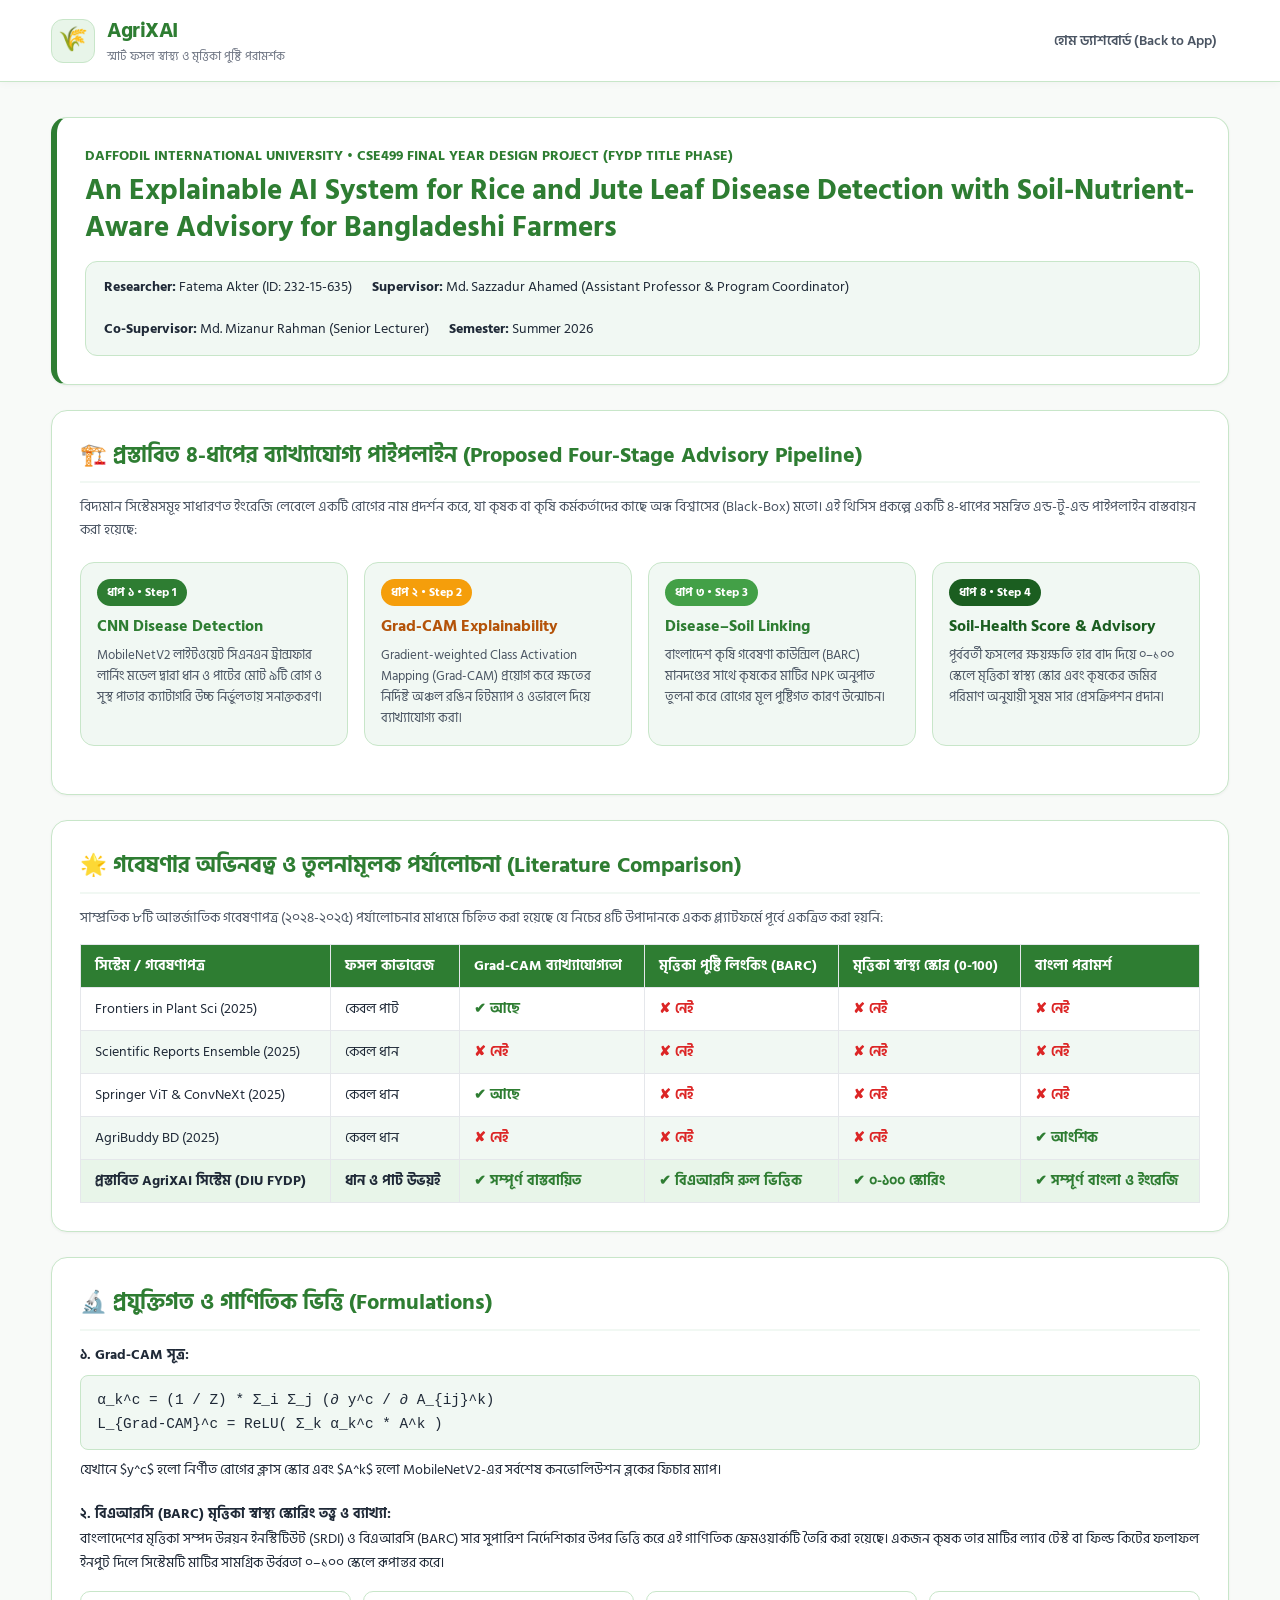
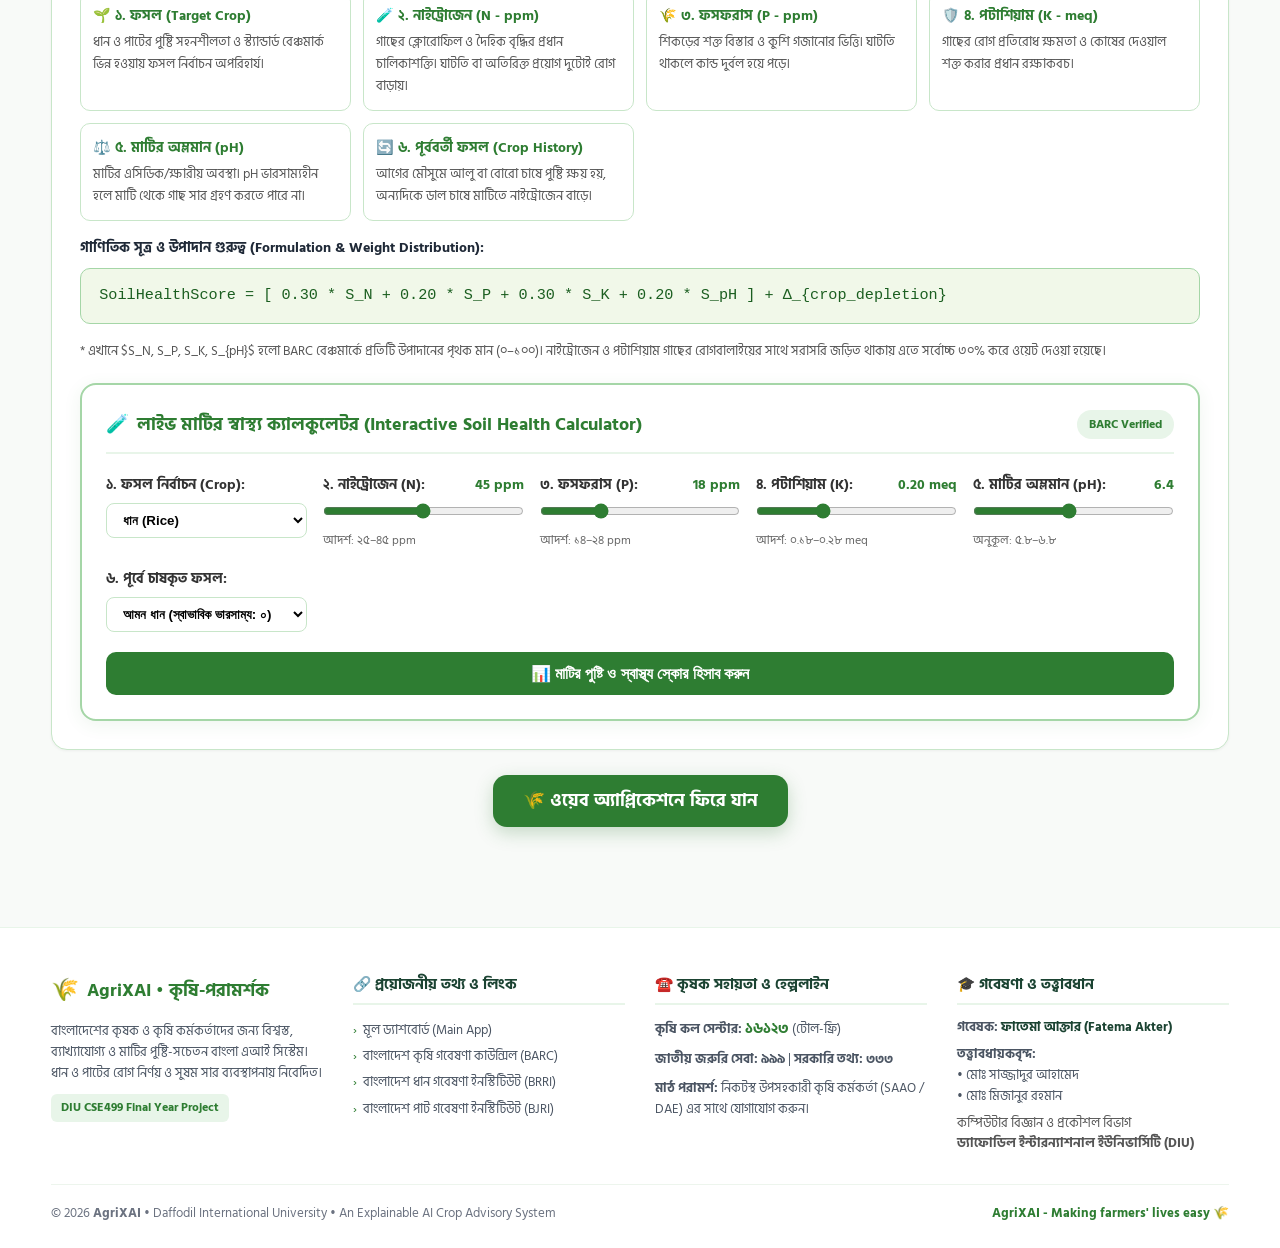
==== templates/about.html @ 26859405 "feat: design responsive web interface with agricultural emerald color palette" ====
<!DOCTYPE html>
<html lang="bn">
<head>
    <meta charset="UTF-8">
    <meta name="viewport" content="width=device-width, initial-scale=1.0">
    <title>গবেষণা ও পদ্ধতি বিবরণী | FYDP Title Phase Research Documentation</title>
    <link rel="preconnect" href="https://fonts.googleapis.com">
    <link rel="preconnect" href="https://fonts.gstatic.com" crossorigin>
    <link href="https://fonts.googleapis.com/css2?family=Hind+Siliguri:wght@400;500;600;700&family=Inter:wght@400;500;600;700;800&display=swap" rel="stylesheet">
    <link rel="stylesheet" href="/static/css/style.css">
    <style>
        .doc-white-card {
            background: #ffffff;
            border-radius: 16px;
            padding: 28px;
            margin-bottom: 25px;
            border: 1px solid var(--green-border);
            box-shadow: var(--shadow-sm);
        }
        .doc-white-card h3 {
            color: var(--green-primary);
            font-size: 1.35rem;
            margin-bottom: 12px;
            border-bottom: 2px solid var(--green-subtle);
            padding-bottom: 8px;
        }
        .flow-steps-grid {
            display: grid;
            grid-template-columns: repeat(auto-fit, minmax(240px, 1fr));
            gap: 16px;
            margin: 20px 0;
        }
        .flow-step-box {
            background: var(--green-subtle);
            border: 1px solid var(--green-border);
            border-radius: 14px;
            padding: 16px;
        }
        .step-tag-pill {
            background: var(--green-primary);
            color: #fff;
            padding: 4px 10px;
            border-radius: 20px;
            font-size: 0.75rem;
            font-weight: 700;
            display: inline-block;
            margin-bottom: 8px;
        }
        .comp-table {
            width: 100%;
            border-collapse: collapse;
            font-size: 0.86rem;
            margin-top: 15px;
        }
        .comp-table th, .comp-table td {
            border: 1px solid var(--border-light);
            padding: 10px 14px;
            text-align: left;
        }
        .comp-table th {
            background: var(--green-primary);
            color: #fff;
            font-weight: 700;
        }
        .comp-table tr:nth-child(even) {
            background: var(--green-subtle);
        }
        .check-mark { color: var(--green-primary); font-weight: bold; }
        .cross-mark { color: #dc2626; font-weight: bold; }
    </style>
</head>
<body>

    <header class="site-navbar">
        <div class="container navbar-inner">
            <a href="/" class="brand-box">
                <div class="brand-logo-circle">🌾</div>
                <div class="brand-text-box">
                    <h1>AgriXAI</h1>
                    <p>স্মার্ট ফসল স্বাস্থ্য ও মৃত্তিকা পুষ্টি পরামর্শক</p>
                </div>
            </a>
            <div class="nav-right-actions">
                <a href="/" class="nav-link-btn">হোম ড্যাশবোর্ড (Back to App)</a>
            </div>
        </div>
    </header>

    <main class="container main-content-layout">
        
        <!-- Academic Header Card -->
        <div class="doc-white-card" style="border-left: 6px solid var(--green-primary);">
            <div style="font-size: 0.85rem; color: var(--green-primary); font-weight: 700; margin-bottom: 4px;">
                DAFFODIL INTERNATIONAL UNIVERSITY • CSE499 FINAL YEAR DESIGN PROJECT (FYDP TITLE PHASE)
            </div>
            <h2 style="color: var(--green-primary); font-size: 1.8rem; line-height: 1.3; margin-bottom: 12px;">
                An Explainable AI System for Rice and Jute Leaf Disease Detection with Soil-Nutrient-Aware Advisory for Bangladeshi Farmers
            </h2>
            <div style="display: flex; flex-wrap: wrap; gap: 20px; font-size: 0.88rem; color: var(--text-primary); margin-top: 14px; background: var(--green-subtle); padding: 14px 18px; border-radius: 12px; border: 1px solid var(--green-border);">
                <div><strong>Researcher:</strong> Fatema Akter (ID: 232-15-635)</div>
                <div><strong>Supervisor:</strong> Md. Sazzadur Ahamed (Assistant Professor & Program Coordinator)</div>
                <div><strong>Co-Supervisor:</strong> Md. Mizanur Rahman (Senior Lecturer)</div>
                <div><strong>Semester:</strong> Summer 2026</div>
            </div>
        </div>

        <!-- 4-Stage Pipeline Architecture -->
        <div class="doc-white-card">
            <h3>🏗️ প্রস্তাবিত ৪-ধাপের ব্যাখ্যাযোগ্য পাইপলাইন (Proposed Four-Stage Advisory Pipeline)</h3>
            <p style="font-size: 0.9rem; color: var(--text-secondary);">
                বিদ্যমান সিস্টেমসমূহ সাধারণত ইংরেজি লেবেলে একটি রোগের নাম প্রদর্শন করে, যা কৃষক বা কৃষি কর্মকর্তাদের কাছে অন্ধ বিশ্বাসের (Black-Box) মতো। এই থিসিস প্রকল্পে একটি ৪-ধাপের সমন্বিত এন্ড-টু-এন্ড পাইপলাইন বাস্তবায়ন করা হয়েছে:
            </p>

            <div class="flow-steps-grid">
                <div class="flow-step-box">
                    <span class="step-tag-pill">ধাপ ১ • Step 1</span>
                    <h4 style="color: var(--green-primary); margin-bottom: 6px;">CNN Disease Detection</h4>
                    <p style="font-size: 0.82rem; color: var(--text-secondary);">
                        MobileNetV2 লাইটওয়েট সিএনএন ট্রান্সফার লার্নিং মডেল দ্বারা ধান ও পাটের মোট ৯টি রোগ ও সুস্থ পাতার ক্যাটাগরি উচ্চ নির্ভুলতায় সনাক্তকরণ।
                    </p>
                </div>

                <div class="flow-step-box">
                    <span class="step-tag-pill" style="background: var(--amber-warning);">ধাপ ২ • Step 2</span>
                    <h4 style="color: #b45309; margin-bottom: 6px;">Grad-CAM Explainability</h4>
                    <p style="font-size: 0.82rem; color: var(--text-secondary);">
                        Gradient-weighted Class Activation Mapping (Grad-CAM) প্রয়োগ করে ক্ষতের নির্দিষ্ট অঞ্চল রঙিন হিটম্যাপ ও ওভারলে দিয়ে ব্যাখ্যাযোগ্য করা।
                    </p>
                </div>

                <div class="flow-step-box">
                    <span class="step-tag-pill" style="background: var(--green-light);">ধাপ ৩ • Step 3</span>
                    <h4 style="color: var(--green-primary); margin-bottom: 6px;">Disease–Soil Linking</h4>
                    <p style="font-size: 0.82rem; color: var(--text-secondary);">
                        বাংলাদেশ কৃষি গবেষণা কাউন্সিল (BARC) মানদণ্ডের সাথে কৃষকের মাটির NPK অনুপাত তুলনা করে রোগের মূল পুষ্টিগত কারণ উন্মোচন।
                    </p>
                </div>

                <div class="flow-step-box">
                    <span class="step-tag-pill" style="background: #1b5e20;">ধাপ ৪ • Step 4</span>
                    <h4 style="color: #1b5e20; margin-bottom: 6px;">Soil-Health Score & Advisory</h4>
                    <p style="font-size: 0.82rem; color: var(--text-secondary);">
                        পূর্ববর্তী ফসলের ক্ষয়ক্ষতি হার বাদ দিয়ে ০–১০০ স্কেলে মৃত্তিকা স্বাস্থ্য স্কোর এবং কৃষকের জমির পরিমাণ অনুযায়ী সুষম সার প্রেসক্রিপশন প্রদান।
                    </p>
                </div>
            </div>
        </div>

        <!-- Comparative Literature Review Table -->
        <div class="doc-white-card">
            <h3>🌟 গবেষণার অভিনবত্ব ও তুলনামূলক পর্যালোচনা (Literature Comparison)</h3>
            <p style="font-size: 0.9rem; color: var(--text-secondary);">
                সাম্প্রতিক ৮টি আন্তর্জাতিক গবেষণাপত্র (২০২৪-২০২৫) পর্যালোচনার মাধ্যমে চিহ্নিত করা হয়েছে যে নিচের ৪টি উপাদানকে একক প্ল্যাটফর্মে পূর্বে একত্রিত করা হয়নি:
            </p>

            <div style="overflow-x: auto;">
                <table class="comp-table">
                    <thead>
                        <tr>
                            <th>সিস্টেম / গবেষণাপত্র</th>
                            <th>ফসল কাভারেজ</th>
                            <th>Grad-CAM ব্যাখ্যাযোগ্যতা</th>
                            <th>মৃত্তিকা পুষ্টি লিংকিং (BARC)</th>
                            <th>মৃত্তিকা স্বাস্থ্য স্কোর (0-100)</th>
                            <th>বাংলা পরামর্শ</th>
                        </tr>
                    </thead>
                    <tbody>
                        <tr>
                            <td>Frontiers in Plant Sci (2025)</td>
                            <td>কেবল পাট</td>
                            <td class="check-mark">✔ আছে</td>
                            <td class="cross-mark">✘ নেই</td>
                            <td class="cross-mark">✘ নেই</td>
                            <td class="cross-mark">✘ নেই</td>
                        </tr>
                        <tr>
                            <td>Scientific Reports Ensemble (2025)</td>
                            <td>কেবল ধান</td>
                            <td class="cross-mark">✘ নেই</td>
                            <td class="cross-mark">✘ নেই</td>
                            <td class="cross-mark">✘ নেই</td>
                            <td class="cross-mark">✘ নেই</td>
                        </tr>
                        <tr>
                            <td>Springer ViT & ConvNeXt (2025)</td>
                            <td>কেবল ধান</td>
                            <td class="check-mark">✔ আছে</td>
                            <td class="cross-mark">✘ নেই</td>
                            <td class="cross-mark">✘ নেই</td>
                            <td class="cross-mark">✘ নেই</td>
                        </tr>
                        <tr>
                            <td>AgriBuddy BD (2025)</td>
                            <td>কেবল ধান</td>
                            <td class="cross-mark">✘ নেই</td>
                            <td class="cross-mark">✘ নেই</td>
                            <td class="cross-mark">✘ নেই</td>
                            <td class="check-mark">✔ আংশিক</td>
                        </tr>
                        <tr style="background: var(--green-soft); font-weight: bold;">
                            <td><strong>প্রস্তাবিত AgriXAI সিস্টেম (DIU FYDP)</strong></td>
                            <td><strong>ধান ও পাট উভয়ই</strong></td>
                            <td class="check-mark">✔ সম্পূর্ণ বাস্তবায়িত</td>
                            <td class="check-mark">✔ বিএআরসি রুল ভিত্তিক</td>
                            <td class="check-mark">✔ ০-১০০ স্কোরিং</td>
                            <td class="check-mark">✔ সম্পূর্ণ বাংলা ও ইংরেজি</td>
                        </tr>
                    </tbody>
                </table>
            </div>
        </div>

        <!-- Formulations -->
        <div class="doc-white-card">
            <h3>🔬 প্রযুক্তিগত ও গাণিতিক ভিত্তি (Formulations)</h3>
            <div style="font-size: 0.9rem; line-height: 1.7; color: var(--text-primary);">
                <p><strong>১. Grad-CAM সূত্র:</strong></p>
                <div style="background: var(--green-subtle); padding: 12px 16px; border-radius: 8px; font-family: monospace; margin: 8px 0; border: 1px solid var(--green-border);">
                    α_k^c = (1 / Z) * Σ_i Σ_j (∂ y^c / ∂ A_{ij}^k)<br>
                    L_{Grad-CAM}^c = ReLU( Σ_k α_k^c * A^k )
                </div>
                <p>
                    যেখানে $y^c$ হলো নির্ণীত রোগের ক্লাস স্কোর এবং $A^k$ হলো MobileNetV2-এর সর্বশেষ কনভোলিউশন ব্লকের ফিচার ম্যাপ।
                </p>
                <p style="margin-top: 20px;"><strong>২. বিএআরসি (BARC) মৃত্তিকা স্বাস্থ্য স্কোরিং তত্ত্ব ও ব্যাখ্যা:</strong></p>
                <p>
                    বাংলাদেশের মৃত্তিকা সম্পদ উন্নয়ন ইনস্টিটিউট (SRDI) ও বিএআরসি (BARC) সার সুপারিশ নির্দেশিকার উপর ভিত্তি করে এই গাণিতিক ফ্রেমওয়ার্কটি তৈরি করা হয়েছে। একজন কৃষক তার মাটির ল্যাব টেস্ট বা ফিল্ড কিটের ফলাফল ইনপুট দিলে সিস্টেমটি মাটির সামগ্রিক উর্বরতা ০–১০০ স্কেলে রূপান্তর করে।
                </p>

                <!-- 6 Required Inputs Explanation Cards Grid -->
                <div style="display: grid; grid-template-columns: repeat(auto-fit, minmax(220px, 1fr)); gap: 12px; margin: 15px 0;">
                    <div style="background: #ffffff; border: 1px solid #c8e6c9; border-radius: 10px; padding: 12px;">
                        <strong style="color: #2e7d32; font-size: 0.88rem;">🌱 ১. ফসল (Target Crop)</strong>
                        <p style="margin: 4px 0 0 0; font-size: 0.8rem; color: #555;">ধান ও পাটের পুষ্টি সহনশীলতা ও স্ট্যান্ডার্ড বেঞ্চমার্ক ভিন্ন হওয়ায় ফসল নির্বাচন অপরিহার্য।</p>
                    </div>
                    <div style="background: #ffffff; border: 1px solid #c8e6c9; border-radius: 10px; padding: 12px;">
                        <strong style="color: #2e7d32; font-size: 0.88rem;">🧪 ২. নাইট্রোজেন (N - ppm)</strong>
                        <p style="margin: 4px 0 0 0; font-size: 0.8rem; color: #555;">গাছের ক্লোরোফিল ও দৈহিক বৃদ্ধির প্রধান চালিকাশক্তি। ঘাটতি বা অতিরিক্ত প্রয়োগ দুটোই রোগ বাড়ায়।</p>
                    </div>
                    <div style="background: #ffffff; border: 1px solid #c8e6c9; border-radius: 10px; padding: 12px;">
                        <strong style="color: #2e7d32; font-size: 0.88rem;">🌾 ৩. ফসফরাস (P - ppm)</strong>
                        <p style="margin: 4px 0 0 0; font-size: 0.8rem; color: #555;">শিকড়ের শক্ত বিস্তার ও কুশি গজানোর ভিত্তি। ঘাটতি থাকলে কান্ড দুর্বল হয়ে পড়ে।</p>
                    </div>
                    <div style="background: #ffffff; border: 1px solid #c8e6c9; border-radius: 10px; padding: 12px;">
                        <strong style="color: #2e7d32; font-size: 0.88rem;">🛡️ ৪. পটাশিয়াম (K - meq)</strong>
                        <p style="margin: 4px 0 0 0; font-size: 0.8rem; color: #555;">গাছের রোগ প্রতিরোধ ক্ষমতা ও কোষের দেওয়াল শক্ত করার প্রধান রক্ষাকবচ।</p>
                    </div>
                    <div style="background: #ffffff; border: 1px solid #c8e6c9; border-radius: 10px; padding: 12px;">
                        <strong style="color: #2e7d32; font-size: 0.88rem;">⚖️ ৫. মাটির অম্লমান (pH)</strong>
                        <p style="margin: 4px 0 0 0; font-size: 0.8rem; color: #555;">মাটির এসিডিক/ক্ষারীয় অবস্থা। pH ভারসাম্যহীন হলে মাটি থেকে গাছ সার গ্রহণ করতে পারে না।</p>
                    </div>
                    <div style="background: #ffffff; border: 1px solid #c8e6c9; border-radius: 10px; padding: 12px;">
                        <strong style="color: #2e7d32; font-size: 0.88rem;">🔄 ৬. পূর্ববর্তী ফসল (Crop History)</strong>
                        <p style="margin: 4px 0 0 0; font-size: 0.8rem; color: #555;">আগের মৌসুমে আলু বা বোরো চাষে পুষ্টি ক্ষয় হয়, অন্যদিকে ডাল চাষে মাটিতে নাইট্রোজেন বাড়ে।</p>
                    </div>
                </div>

                <!-- Mathematical Formulation Box -->
                <p><strong>গাণিতিক সূত্র ও উপাদান গুরুত্ব (Formulation & Weight Distribution):</strong></p>
                <div style="background: #f1f8e9; padding: 14px 18px; border-radius: 10px; font-family: monospace; font-size: 0.95rem; margin: 8px 0 16px 0; border: 1.5px solid #a5d6a7; color: #1b5e20;">
                    SoilHealthScore = [ 0.30 * S_N + 0.20 * S_P + 0.30 * S_K + 0.20 * S_pH ] + Δ_{crop_depletion}
                </div>
                <p style="font-size: 0.84rem; color: #555; margin-bottom: 20px;">
                    * এখানে $S_N, S_P, S_K, S_{pH}$ হলো BARC বেঞ্চমার্কে প্রতিটি উপাদানের পৃথক মান (০–১০০)। নাইট্রোজেন ও পটাশিয়াম গাছের রোগবালাইয়ের সাথে সরাসরি জড়িত থাকায় এতে সর্বোচ্চ ৩০% করে ওয়েট দেওয়া হয়েছে।
                </p>

                <!-- Interactive Soil Health Calculator Widget -->
                <div style="background: #ffffff; border: 2px solid #a5d6a7; border-radius: 16px; padding: 24px; box-shadow: 0 4px 18px rgba(46, 125, 50, 0.08); margin-top: 20px;">
                    <div style="display: flex; align-items: center; justify-content: space-between; border-bottom: 2px solid #e8f5e9; padding-bottom: 12px; margin-bottom: 20px;">
                        <h4 style="margin: 0; color: #2e7d32; font-size: 1.15rem; font-weight: 800; display: flex; align-items: center; gap: 8px;">
                            <span>🧪</span>
                            <span>লাইভ মাটির স্বাস্থ্য ক্যালকুলেটর (Interactive Soil Health Calculator)</span>
                        </h4>
                        <span style="background: #e8f5e9; color: #2e7d32; font-size: 0.78rem; font-weight: 700; padding: 4px 12px; border-radius: 20px;">
                            BARC Verified
                        </span>
                    </div>

                    <!-- Input Grid -->
                    <div style="display: grid; grid-template-columns: repeat(auto-fit, minmax(200px, 1fr)); gap: 16px; margin-bottom: 20px;">
                        <!-- Crop Type -->
                        <div>
                            <label style="font-weight: 700; font-size: 0.85rem; color: #333; display: block; margin-bottom: 6px;">
                                ১. ফসল নির্বাচন (Crop):
                            </label>
                            <select id="calc-crop" style="width: 100%; padding: 8px 12px; border: 1.5px solid #c8e6c9; border-radius: 8px; font-weight: 600; background: #fff;">
                                <option value="rice" selected>ধান (Rice)</option>
                                <option value="jute">পাট (Jute)</option>
                            </select>
                        </div>

                        <!-- Nitrogen -->
                        <div>
                            <div style="display: flex; justify-content: space-between; margin-bottom: 6px;">
                                <label style="font-weight: 700; font-size: 0.85rem; color: #333;">২. নাইট্রোজেন (N):</label>
                                <span id="calc-val-n" style="font-weight: 800; color: #2e7d32; font-size: 0.85rem;">45 ppm</span>
                            </div>
                            <input type="range" id="calc-slider-n" min="10" max="80" value="45" style="width: 100%; accent-color: #2e7d32;">
                            <small style="color: #666; font-size: 0.75rem;">আদর্শ: ২৫–৪৫ ppm</small>
                        </div>

                        <!-- Phosphorus -->
                        <div>
                            <div style="display: flex; justify-content: space-between; margin-bottom: 6px;">
                                <label style="font-weight: 700; font-size: 0.85rem; color: #333;">৩. ফসফরাস (P):</label>
                                <span id="calc-val-p" style="font-weight: 800; color: #2e7d32; font-size: 0.85rem;">18 ppm</span>
                            </div>
                            <input type="range" id="calc-slider-p" min="5" max="50" value="18" style="width: 100%; accent-color: #2e7d32;">
                            <small style="color: #666; font-size: 0.75rem;">আদর্শ: ১৪–২৪ ppm</small>
                        </div>

                        <!-- Potassium -->
                        <div>
                            <div style="display: flex; justify-content: space-between; margin-bottom: 6px;">
                                <label style="font-weight: 700; font-size: 0.85rem; color: #333;">৪. পটাশিয়াম (K):</label>
                                <span id="calc-val-k" style="font-weight: 800; color: #2e7d32; font-size: 0.85rem;">0.20 meq</span>
                            </div>
                            <input type="range" id="calc-slider-k" min="0.06" max="0.50" step="0.01" value="0.20" style="width: 100%; accent-color: #2e7d32;">
                            <small style="color: #666; font-size: 0.75rem;">আদর্শ: ০.১৮–০.২৮ meq</small>
                        </div>

                        <!-- pH -->
                        <div>
                            <div style="display: flex; justify-content: space-between; margin-bottom: 6px;">
                                <label style="font-weight: 700; font-size: 0.85rem; color: #333;">৫. মাটির অম্লমান (pH):</label>
                                <span id="calc-val-ph" style="font-weight: 800; color: #2e7d32; font-size: 0.85rem;">6.4</span>
                            </div>
                            <input type="range" id="calc-slider-ph" min="4.5" max="8.5" step="0.1" value="6.4" style="width: 100%; accent-color: #2e7d32;">
                            <small style="color: #666; font-size: 0.75rem;">অনুকূল: ৫.৮–৬.৮</small>
                        </div>

                        <!-- Previous Crop -->
                        <div>
                            <label style="font-weight: 700; font-size: 0.85rem; color: #333; display: block; margin-bottom: 6px;">
                                ৬. পূর্বে চাষকৃত ফসল:
                            </label>
                            <select id="calc-prev-crop" style="width: 100%; padding: 8px 12px; border: 1.5px solid #c8e6c9; border-radius: 8px; font-weight: 600; background: #fff;">
                                <option value="aman_rice">আমন ধান (স্বাভাবিক ভারসাম্য: ০)</option>
                                <option value="boro_rice">বোরো ধান (পটাশ হ্রাস: -৫)</option>
                                <option value="potato">আলু (তীব্র পটাশ ক্ষয়: -৮)</option>
                                <option value="maize">ভুট্টা (নাইট্রোজেন ক্ষয়: -১০)</option>
                                <option value="legume_pulses">ডাল জাতীয় ফসল (উর্বরতা বৃদ্ধি: +৬)</option>
                                <option value="fallow">পতিত জমি (স্বাভাবিক পুনরুদ্ধার: +৪)</option>
                            </select>
                        </div>
                    </div>

                    <!-- Calculate Button -->
                    <button type="button" id="btn-calc-score" style="width: 100%; background: #2e7d32; color: #fff; border: none; padding: 12px; border-radius: 10px; font-size: 1rem; font-weight: 800; cursor: pointer; transition: background 0.2s;">
                        📊 মাটির পুষ্টি ও স্বাস্থ্য স্কোর হিসাব করুন
                    </button>

                    <!-- Real-Time Result Display Box (Initially Hidden until button click) -->
                    <div id="calc-result-box" style="margin-top: 24px; padding: 20px; background: #fbfdfa; border: 1.5px solid #c8e6c9; border-radius: 14px; display: none;">
                        
                        <div style="display: flex; align-items: center; gap: 20px; flex-wrap: wrap; margin-bottom: 20px;">
                            <div id="calc-gauge-badge" style="width: 90px; height: 90px; border-radius: 50%; background: #2e7d32; color: #fff; display: flex; flex-direction: column; align-items: center; justify-content: center; box-shadow: 0 4px 12px rgba(46, 125, 50, 0.2); flex-shrink: 0;">
                                <span id="calc-final-num" style="font-size: 1.9rem; font-weight: 900; line-height: 1;">86</span>
                                <span style="font-size: 0.72rem; opacity: 0.9;">/ ১০০</span>
                            </div>
                            <div style="flex: 1; min-width: 220px;">
                                <div id="calc-grade-title" style="font-size: 1.25rem; font-weight: 800; color: #2e7d32; margin-bottom: 4px;">
                                    চমৎকার উর্বর মাটি (Excellent Soil Health)
                                </div>
                                <p id="calc-summary-text" style="font-size: 0.88rem; color: #555; margin: 0; line-height: 1.45;">
                                    মাটির পুষ্টি উপাদান ও অম্লতার মান অত্যন্ত সুষম। রোগবালাই আক্রমণের স্বাভাবিক ঝুঁকি সর্বনিম্ন।
                                </p>
                            </div>
                        </div>

                        <!-- 4 Nutrient Breakdown Grid -->
                        <div style="display: grid; grid-template-columns: repeat(auto-fit, minmax(130px, 1fr)); gap: 10px; margin-bottom: 16px;">
                            <div style="background: #fff; border: 1px solid #dcedc8; padding: 10px; border-radius: 8px; text-align: center;">
                                <small style="color: #666; font-size: 0.75rem; display: block;">নাইট্রোজেন (N)</small>
                                <strong id="calc-score-n" style="font-size: 1.05rem; color: #2e7d32;">৯৫/১০০</strong>
                                <span id="calc-tag-n" style="display: block; font-size: 0.72rem; color: #2e7d32; font-weight: 700;">অনুকূল</span>
                            </div>
                            <div style="background: #fff; border: 1px solid #dcedc8; padding: 10px; border-radius: 8px; text-align: center;">
                                <small style="color: #666; font-size: 0.75rem; display: block;">ফসফরাস (P)</small>
                                <strong id="calc-score-p" style="font-size: 1.05rem; color: #2e7d32;">৯২/১০০</strong>
                                <span id="calc-tag-p" style="display: block; font-size: 0.72rem; color: #2e7d32; font-weight: 700;">অনুকূল</span>
                            </div>
                            <div style="background: #fff; border: 1px solid #dcedc8; padding: 10px; border-radius: 8px; text-align: center;">
                                <small style="color: #666; font-size: 0.75rem; display: block;">পটাশিয়াম (K)</small>
                                <strong id="calc-score-k" style="font-size: 1.05rem; color: #2e7d32;">৮৮/১০০</strong>
                                <span id="calc-tag-k" style="display: block; font-size: 0.72rem; color: #2e7d32; font-weight: 700;">অনুকূল</span>
                            </div>
                            <div style="background: #fff; border: 1px solid #dcedc8; padding: 10px; border-radius: 8px; text-align: center;">
                                <small style="color: #666; font-size: 0.75rem; display: block;">মাটির পিএইচ (pH)</small>
                                <strong id="calc-score-ph" style="font-size: 1.05rem; color: #2e7d32;">৯০/১০০</strong>
                                <span id="calc-tag-ph" style="display: block; font-size: 0.72rem; color: #2e7d32; font-weight: 700;">সুষম</span>
                            </div>
                        </div>

                        <!-- Previous crop impact note -->
                        <div id="calc-depletion-note" style="padding: 10px 14px; background: #e8f5e9; border: 1px dashed #a5d6a7; border-radius: 8px; font-size: 0.84rem; color: #1b5e20;">
                            🔄 পূর্ববর্তী ফসল প্রভাব: স্বাভাবিক উর্বরতা বজায় রয়েছে (০ পয়েন্ট সমন্বয়)।
                        </div>

                    </div>
                </div>
            </div>
        </div>

        <div style="text-align: center; margin-top: 20px;">
            <a href="/" class="btn-analyze-submit" style="display: inline-flex; width: auto; padding: 12px 30px; text-decoration: none;">
                <span>🌾 ওয়েব অ্যাপ্লিকেশনে ফিরে যান</span>
            </a>
        </div>

    </main>

    <!-- Clean Modern Multi-Column Footer -->
    <footer class="site-footer-white" style="margin-top: 40px; padding: 45px 0 25px 0; background: #ffffff; border-top: 1.5px solid #e8f5e9;">
        <div class="container">
            <!-- Main Footer 4 Columns -->
            <div style="display: grid; grid-template-columns: repeat(auto-fit, minmax(230px, 1fr)); gap: 30px; margin-bottom: 30px;">
                <!-- Col 1: About Platform -->
                <div>
                    <div style="display: flex; align-items: center; gap: 8px; margin-bottom: 12px;">
                        <span style="font-size: 1.4rem;">🌾</span>
                        <strong style="font-size: 1.1rem; color: var(--green-primary);">AgriXAI • কৃষি-পরামর্শক</strong>
                    </div>
                    <p style="font-size: 0.82rem; color: var(--text-secondary); line-height: 1.6; margin: 0 0 10px 0;">
                        বাংলাদেশের কৃষক ও কৃষি কর্মকর্তাদের জন্য বিশ্বস্ত, ব্যাখ্যাযোগ্য ও মাটির পুষ্টি-সচেতন বাংলা এআই সিস্টেম। ধান ও পাটের রোগ নির্ণয় ও সুষম সার ব্যবস্থাপনায় নিবেদিত।
                    </p>
                    <div style="display: inline-block; background: #e8f5e9; color: #2e7d32; font-size: 0.76rem; font-weight: 700; padding: 4px 10px; border-radius: 6px;">
                        DIU CSE499 Final Year Project
                    </div>
                </div>

                <!-- Col 2: Useful Links -->
                <div>
                    <strong style="color: #1b4332; font-size: 0.92rem; display: block; margin-bottom: 12px; border-bottom: 2px solid #e8f5e9; padding-bottom: 6px;">
                        🔗 প্রয়োজনীয় তথ্য ও লিংক
                    </strong>
                    <ul style="list-style: none; padding: 0; margin: 0; font-size: 0.82rem; line-height: 2;">
                        <li><a href="/" style="color: var(--text-secondary); text-decoration: none; display: flex; align-items: center; gap: 6px;"><span style="color: var(--green-primary);">›</span> মূল ড্যাশবোর্ড (Main App)</a></li>
                        <li><a href="http://barc.gov.bd" target="_blank" rel="noopener" style="color: var(--text-secondary); text-decoration: none; display: flex; align-items: center; gap: 6px;"><span style="color: var(--green-primary);">›</span> বাংলাদেশ কৃষি গবেষণা কাউন্সিল (BARC)</a></li>
                        <li><a href="http://brri.gov.bd" target="_blank" rel="noopener" style="color: var(--text-secondary); text-decoration: none; display: flex; align-items: center; gap: 6px;"><span style="color: var(--green-primary);">›</span> বাংলাদেশ ধান গবেষণা ইনস্টিটিউট (BRRI)</a></li>
                        <li><a href="http://bjri.gov.bd" target="_blank" rel="noopener" style="color: var(--text-secondary); text-decoration: none; display: flex; align-items: center; gap: 6px;"><span style="color: var(--green-primary);">›</span> বাংলাদেশ পাট গবেষণা ইনস্টিটিউট (BJRI)</a></li>
                    </ul>
                </div>

                <!-- Col 3: Support & Helplines -->
                <div>
                    <strong style="color: #1b4332; font-size: 0.92rem; display: block; margin-bottom: 12px; border-bottom: 2px solid #e8f5e9; padding-bottom: 6px;">
                        ☎️ কৃষক সহায়তা ও হেল্পলাইন
                    </strong>
                    <div style="font-size: 0.82rem; color: var(--text-secondary); line-height: 1.6;">
                        <p style="margin: 0 0 8px 0;">
                            <strong>কৃষি কল সেন্টার:</strong> <span style="color: var(--green-primary); font-weight: 800; font-size: 0.95rem;">১৬১২৩</span> (টোল-ফ্রি)
                        </p>
                        <p style="margin: 0 0 8px 0;">
                            <strong>জাতীয় জরুরি সেবা:</strong> <span style="font-weight: 700;">৯৯৯</span> | <strong>সরকারি তথ্য:</strong> <span style="font-weight: 700;">৩৩৩</span>
                        </p>
                        <p style="margin: 0 0 8px 0;">
                            <strong>মাঠ পরামর্শ:</strong> নিকটস্থ উপসহকারী কৃষি কর্মকর্তা (SAAO / DAE) এর সাথে যোগাযোগ করুন।
                        </p>
                    </div>
                </div>

                <!-- Col 4: Researcher & Supervisors -->
                <div>
                    <strong style="color: #1b4332; font-size: 0.92rem; display: block; margin-bottom: 12px; border-bottom: 2px solid #e8f5e9; padding-bottom: 6px;">
                        🎓 গবেষণা ও তত্ত্বাবধান
                    </strong>
                    <div style="font-size: 0.82rem; color: var(--text-secondary); line-height: 1.6;">
                        <p style="margin: 0 0 6px 0;"><strong>গবেষক:</strong> <span style="color: #1b4332; font-weight: 700;">ফাতেমা আক্তার (Fatema Akter)</span></p>
                        <p style="margin: 0 0 6px 0;"><strong>তত্ত্বাবধায়কবৃন্দ:</strong><br>
                            • মোঃ সাজ্জাদুর আহামেদ<br>
                            • মোঃ মিজানুর রহমান
                        </p>
                        <p style="margin: 0; font-size: 0.8rem; color: #555;">
                            কম্পিউটার বিজ্ঞান ও প্রকৌশল বিভাগ<br>
                            <strong>ড্যাফোডিল ইন্টারন্যাশনাল ইউনিভার্সিটি (DIU)</strong>
                        </p>
                    </div>
                </div>
            </div>

            <!-- Bottom Copyright Sub-Footer -->
            <div style="padding-top: 18px; border-top: 1px solid #edf5ed; display: flex; justify-content: space-between; align-items: center; flex-wrap: wrap; gap: 12px; font-size: 0.8rem; color: var(--text-muted);">
                <div>
                    © 2026 <strong>AgriXAI</strong> • Daffodil International University • An Explainable AI Crop Advisory System
                </div>
                <div style="color: var(--green-primary); font-weight: 700;">
                    AgriXAI - Making farmers' lives easy 🌾
                </div>
            </div>
        </div>
    </footer>

    <script>
        const BENCHMARKS = {
            rice: {
                n: { low: 25, opt_min: 25, opt_max: 45, high: 60, unit: "ppm" },
                p: { low: 12, opt_min: 14, opt_max: 24, high: 35, unit: "ppm" },
                k: { low: 0.15, opt_min: 0.18, opt_max: 0.28, high: 0.40, unit: "meq/100g" },
                ph: { low: 5.5, opt_min: 5.8, opt_max: 6.8, high: 7.5, unit: "pH" }
            },
            jute: {
                n: { low: 20, opt_min: 22, opt_max: 40, high: 55, unit: "ppm" },
                p: { low: 10, opt_min: 12, opt_max: 22, high: 32, unit: "ppm" },
                k: { low: 0.16, opt_min: 0.20, opt_max: 0.30, high: 0.42, unit: "meq/100g" },
                ph: { low: 5.8, opt_min: 6.2, opt_max: 7.2, high: 7.8, unit: "pH" }
            }
        };

        const DEPLETIONS = {
            aman_rice: { val: 0, text: "🔄 পূর্ববর্তী ফসল প্রভাব: স্বাভাবিক উর্বরতা বজায় রয়েছে (০ পয়েন্ট সমন্বয়)।" },
            boro_rice: { val: -5, text: "⚠️ পূর্ববর্তী বোরো ধান চাষের ফলে মাঝারি পটাশ ক্ষয় (-৫ পয়েন্ট সমন্বয়)।" },
            potato: { val: -8, text: "⚠️ পূর্ববর্তী আলু চাষের ফলে মাটি থেকে উচ্চ পটাশ ও পুষ্টি ক্ষয় (-৮ পয়েন্ট সমন্বয়)।" },
            maize: { val: -10, text: "⚠️ পূর্ববর্তী ভুট্টা চাষের ফলে মাটি থেকে তীব্র নাইট্রোজেন শোষণ (-১০ পয়েন্ট সমন্বয়)।" },
            legume_pulses: { val: 6, text: "🌱 পূর্ববর্তী ডাল জাতীয় ফসল চাষ করায় মাটিতে প্রাকৃতিক নাইট্রোজেন বৃদ্ধি (+৬ পয়েন্ট বোনাস)।" },
            fallow: { val: 4, text: "🌿 জমি পতিত থাকায় প্রাকৃতিক উর্বরতা বৃদ্ধি (+৪ পয়েন্ট বোনাস)।" }
        };

        function evalElement(val, bench) {
            let score = 50;
            let tag = "মাঝারি";
            let color = "#f9a825";

            if (val < bench.low) {
                score = Math.max(10, Math.round((val / bench.low) * 45));
                tag = "তীব্র ঘাটতি";
                color = "#d32f2f";
            } else if (val < bench.opt_min) {
                let frac = (val - bench.low) / (bench.opt_min - bench.low);
                score = Math.round(45 + frac * 35);
                tag = "ঘাটতি";
                color = "#f57c00";
            } else if (val <= bench.opt_max) {
                score = Math.round(95 - (Math.abs(val - ((bench.opt_min + bench.opt_max)/2)) / ((bench.opt_max - bench.opt_min)/2)) * 10);
                tag = "অনুকূল";
                color = "#2e7d32";
            } else if (val <= bench.high) {
                score = Math.round(80 - ((val - bench.opt_max) / (bench.high - bench.opt_max)) * 25);
                tag = "উচ্চ";
                color = "#f57c00";
            } else {
                score = Math.max(20, Math.round(50 - ((val - bench.high) / bench.high) * 30));
                tag = "মাত্রাতিরিক্ত";
                color = "#d32f2f";
            }
            return { score: Math.max(0, Math.min(100, score)), tag, color };
        }

        function runSoilCalc() {
            const crop = document.getElementById('calc-crop').value;
            const nVal = parseFloat(document.getElementById('calc-slider-n').value);
            const pVal = parseFloat(document.getElementById('calc-slider-p').value);
            const kVal = parseFloat(document.getElementById('calc-slider-k').value);
            const phVal = parseFloat(document.getElementById('calc-slider-ph').value);
            const prev = document.getElementById('calc-prev-crop').value;

            const b = BENCHMARKS[crop] || BENCHMARKS.rice;
            const nRes = evalElement(nVal, b.n);
            const pRes = evalElement(pVal, b.p);
            const kRes = evalElement(kVal, b.k);
            const phRes = evalElement(phVal, b.ph);

            document.getElementById('calc-score-n').textContent = `${nRes.score}/১০০`;
            document.getElementById('calc-score-n').style.color = nRes.color;
            document.getElementById('calc-tag-n').textContent = nRes.tag;
            document.getElementById('calc-tag-n').style.color = nRes.color;

            document.getElementById('calc-score-p').textContent = `${pRes.score}/১০০`;
            document.getElementById('calc-score-p').style.color = pRes.color;
            document.getElementById('calc-tag-p').textContent = pRes.tag;
            document.getElementById('calc-tag-p').style.color = pRes.color;

            document.getElementById('calc-score-k').textContent = `${kRes.score}/১০০`;
            document.getElementById('calc-score-k').style.color = kRes.color;
            document.getElementById('calc-tag-k').textContent = kRes.tag;
            document.getElementById('calc-tag-k').style.color = kRes.color;

            document.getElementById('calc-score-ph').textContent = `${phRes.score}/১০০`;
            document.getElementById('calc-score-ph').style.color = phRes.color;
            document.getElementById('calc-tag-ph').textContent = phRes.tag;
            document.getElementById('calc-tag-ph').style.color = phRes.color;

            const base = (nRes.score * 0.30) + (pRes.score * 0.20) + (kRes.score * 0.30) + (phRes.score * 0.20);
            const dep = DEPLETIONS[prev] || { val: 0, text: "" };
            const finalScore = Math.max(5, Math.min(99, Math.round(base + dep.val)));

            document.getElementById('calc-final-num').textContent = finalScore;
            const depEl = document.getElementById('calc-depletion-note');
            if (depEl) depEl.textContent = dep.text;

            const badge = document.getElementById('calc-gauge-badge');
            const title = document.getElementById('calc-grade-title');
            const summary = document.getElementById('calc-summary-text');

            if (finalScore >= 82) {
                badge.style.background = '#2e7d32';
                title.textContent = 'চমৎকার উর্বর মাটি (Excellent Soil Health)';
                title.style.color = '#2e7d32';
                summary.textContent = 'মাটির পুষ্টি উপাদান ও অম্লতার মান অত্যন্ত সুষম। রোগবালাই আক্রমণের স্বাভাবিক ঝুঁকি সর্বনিম্ন।';
            } else if (finalScore >= 68) {
                badge.style.background = '#43a047';
                title.textContent = 'ভালো ও উৎপাদনশীল মাটি (Good Soil Health)';
                title.style.color = '#2e7d32';
                summary.textContent = 'মাটির পুষ্টিমান সন্তোষজনক। কিছু পুষ্টি উপাদানে সামান্য সমন্বয় করলে সর্বোচ্চ ফলন নিশ্চিত হবে।';
            } else if (finalScore >= 50) {
                badge.style.background = '#f9a825';
                title.textContent = 'মাঝারি উর্বরতা - ঘাটতি বিদ্যমান (Moderate Soil Health)';
                title.style.color = '#f57c00';
                summary.textContent = 'মাটিতে লক্ষণীয় পুষ্টি ভারসাম্যহীনতা রয়েছে। রোগপ্রতিরোধ ক্ষমতা বৃদ্ধি করতে দ্রুত সার পুনঃসমন্বয় প্রয়োজন।';
            } else if (finalScore >= 35) {
                badge.style.background = '#fb8c00';
                title.textContent = 'দুর্বল ও ক্ষয়িষ্ণু মাটি (Poor Soil Health)';
                title.style.color = '#d32f2f';
                summary.textContent = 'মাটিতে প্রধান পুষ্টি উপাদানের তীব্র ঘাটতি রয়েছে। গাছ শারীরবৃত্তীয় চাপের মধ্যে রয়েছে।';
            } else {
                badge.style.background = '#d32f2f';
                title.textContent = 'অত্যন্ত সংকটপূর্ণ মাটি (Severely Depleted)';
                title.style.color = '#d32f2f';
                summary.textContent = 'মাটির স্বাস্থ্য বিপর্যয়কর অবস্থায় আছে। দ্রুত জৈব পদার্থ প্রয়োগ ও জরুরি সার ব্যবস্থাপনা ব্যতিরেকে ফসল ফলানো ঝুঁকিপূর্ণ।';
            }
        }

        let hasCalculatedSoil = false;

        document.addEventListener('DOMContentLoaded', () => {
            const syncMap = [
                { id: 'calc-slider-n', badge: 'calc-val-n', unit: ' ppm' },
                { id: 'calc-slider-p', badge: 'calc-val-p', unit: ' ppm' },
                { id: 'calc-slider-k', badge: 'calc-val-k', unit: ' meq' },
                { id: 'calc-slider-ph', badge: 'calc-val-ph', unit: '' }
            ];

            syncMap.forEach(item => {
                const el = document.getElementById(item.id);
                if (el) {
                    el.addEventListener('input', () => {
                        document.getElementById(item.badge).textContent = `${el.value}${item.unit}`;
                        if (hasCalculatedSoil) {
                            runSoilCalc();
                        }
                    });
                }
            });

            const cropEl = document.getElementById('calc-crop');
            if (cropEl) {
                cropEl.addEventListener('change', () => {
                    if (hasCalculatedSoil) runSoilCalc();
                });
            }

            const prevEl = document.getElementById('calc-prev-crop');
            if (prevEl) {
                prevEl.addEventListener('change', () => {
                    if (hasCalculatedSoil) runSoilCalc();
                });
            }

            const btn = document.getElementById('btn-calc-score');
            const resBox = document.getElementById('calc-result-box');
            if (btn) {
                btn.addEventListener('click', () => {
                    hasCalculatedSoil = true;
                    if (resBox) {
                        resBox.style.display = 'block';
                    }
                    runSoilCalc();
                    if (resBox) {
                        resBox.scrollIntoView({ behavior: 'smooth', block: 'nearest' });
                    }
                });
            }
        });
    </script>
</body>
</html>
---- static/css/style.css ----
/* 
 * AgriXAI - Smart Crop Health & Soil Advisory System
 * Clean White & Soft Green Modern Agricultural Theme
 */

:root {
  --bg-body: #f8faf8;
  --bg-card: #ffffff;
  --green-primary: #2e7d32;
  --green-hover: #1b5e20;
  --green-light: #43a047;
  --green-soft: #e8f5e9;
  --green-subtle: #f1f8f3;
  --green-border: #c8e6c9;
  --green-accent: #81c784;
  --amber-warning: #f59e0b;
  --red-danger: #ef4444;
  --text-primary: #1f2937;
  --text-secondary: #4b5563;
  --text-muted: #6b7280;
  --border-light: #e5e7eb;
  --shadow-sm: 0 1px 3px rgba(0,0,0,0.05);
  --shadow-md: 0 4px 14px rgba(46, 125, 50, 0.08);
  --shadow-lg: 0 10px 25px rgba(46, 125, 50, 0.12);
  --font-main: 'Hind Siliguri', 'Inter', -apple-system, BlinkMacSystemFont, 'Segoe UI', Roboto, sans-serif;
}

* {
  box-sizing: border-box;
  margin: 0;
  padding: 0;
}

body {
  font-family: var(--font-main);
  background-color: var(--bg-body);
  color: var(--text-primary);
  line-height: 1.6;
  min-height: 100vh;
}

.container {
  width: 92%;
  max-width: 1220px;
  margin: 0 auto;
}

/* Header & Navbar */
.site-navbar {
  background: #ffffff;
  border-bottom: 1px solid var(--green-border);
  position: sticky;
  top: 0;
  z-index: 1000;
  box-shadow: 0 2px 8px rgba(0,0,0,0.03);
}

.navbar-inner {
  display: flex;
  justify-content: space-between;
  align-items: center;
  padding: 14px 0;
}

.brand-box {
  display: flex;
  align-items: center;
  gap: 12px;
  text-decoration: none;
  color: var(--text-primary);
}

.brand-logo-circle {
  width: 44px;
  height: 44px;
  background: var(--green-soft);
  color: var(--green-primary);
  border-radius: 12px;
  display: flex;
  align-items: center;
  justify-content: center;
  font-size: 1.5rem;
  border: 1px solid var(--green-border);
}

.brand-text-box h1 {
  font-size: 1.3rem;
  font-weight: 800;
  color: var(--green-primary);
  letter-spacing: -0.5px;
}

.brand-text-box p {
  font-size: 0.78rem;
  color: var(--text-muted);
}

.nav-right-actions {
  display: flex;
  align-items: center;
  gap: 12px;
}

.btn-lang-toggle {
  background: var(--green-soft);
  color: var(--green-primary);
  border: 1px solid var(--green-border);
  padding: 6px 14px;
  border-radius: 20px;
  font-weight: 600;
  font-size: 0.85rem;
  cursor: pointer;
  transition: all 0.2s;
}

.btn-lang-toggle:hover {
  background: var(--green-primary);
  color: #fff;
}

.nav-link-btn {
  text-decoration: none;
  color: var(--text-secondary);
  font-size: 0.9rem;
  font-weight: 600;
  padding: 6px 12px;
  border-radius: 8px;
  transition: color 0.2s;
}

.nav-link-btn:hover {
  color: var(--green-primary);
}

/* Hero Banner with Realistic Agriculture Field Visual */
.hero-banner-section {
  position: relative;
  background: linear-gradient(rgba(255, 255, 255, 0.88), rgba(241, 248, 243, 0.94)),
              url('/static/images/assets/hero_field.jpg') center/cover no-repeat;
  border-bottom: 1px solid var(--green-border);
  padding: 50px 0 45px 0;
}

.hero-content-wrapper {
  max-width: 100%;
}

.hero-two-col-grid {
  display: flex !important;
  justify-content: space-between !important;
  align-items: center !important;
  gap: 30px !important;
  flex-wrap: wrap;
}

.hero-left-content {
  flex: 1 1 580px;
  min-width: 0;
}

@media (max-width: 920px) {
  .hero-two-col-grid {
    flex-direction: column;
    align-items: flex-start !important;
  }
}

.hero-organic-image-card {
  background: #ffffff !important;
  border: 1.5px solid var(--green-border) !important;
  border-radius: 18px !important;
  box-shadow: 0 6px 20px rgba(46, 125, 50, 0.12) !important;
  min-width: 310px !important;
  max-width: 370px !important;
  flex-shrink: 0 !important;
  overflow: hidden !important;
  transition: transform 0.3s ease, box-shadow 0.3s ease;
}

.hero-organic-image-card:hover {
  transform: translateY(-3px);
  box-shadow: 0 10px 28px rgba(46, 125, 50, 0.18) !important;
}

.hero-academic-white-card {
  background: #ffffff !important;
  border: 1.5px solid var(--green-border) !important;
  padding: 20px 24px !important;
  border-radius: 16px !important;
  box-shadow: var(--shadow-md) !important;
  text-align: left !important;
  min-width: 310px !important;
  max-width: 360px !important;
  flex-shrink: 0 !important;
}

.hero-academic-white-card h4 {
  color: var(--green-primary) !important;
  font-size: 1.05rem !important;
  font-weight: 800 !important;
  margin-bottom: 10px !important;
}

.hero-academic-white-card p {
  font-size: 0.86rem !important;
  color: var(--text-secondary) !important;
  margin-bottom: 5px !important;
}

.hero-pill-badge {
  display: inline-flex;
  align-items: center;
  gap: 8px;
  background: #ffffff;
  border: 1px solid var(--green-border);
  color: var(--green-primary);
  padding: 4px 14px;
  border-radius: 20px;
  font-size: 0.82rem;
  font-weight: 700;
  margin-bottom: 14px;
  box-shadow: var(--shadow-sm);
}

.hero-heading {
  font-size: 2.2rem;
  font-weight: 800;
  color: #1b4332;
  line-height: 1.25;
  margin-bottom: 12px;
}

.hero-subtext {
  font-size: 1.05rem;
  color: var(--text-secondary);
  margin-bottom: 22px;
}

.hero-badges-row {
  display: flex;
  flex-wrap: wrap;
  gap: 12px;
}

.hero-feature-chip {
  background: #ffffff;
  border: 1px solid var(--green-border);
  padding: 8px 14px;
  border-radius: 12px;
  display: flex;
  align-items: center;
  gap: 8px;
  font-size: 0.85rem;
  font-weight: 600;
  color: var(--green-primary);
  box-shadow: var(--shadow-sm);
}

/* Main Dashboard Layout */
.main-content-layout {
  padding: 35px 0 60px 0;
}

.dashboard-grid-two-col {
  display: grid;
  grid-template-columns: 1fr 1fr;
  gap: 25px;
  margin-bottom: 30px;
}

@media (max-width: 920px) {
  .dashboard-grid-two-col {
    grid-template-columns: 1fr;
  }
}

/* White Clean Cards with Soft Green Touches */
.white-clean-card {
  background: #ffffff;
  border-radius: 18px;
  border: 1px solid var(--green-border);
  padding: 24px;
  box-shadow: var(--shadow-md);
  transition: transform 0.2s, box-shadow 0.2s;
}

.white-clean-card:hover {
  box-shadow: var(--shadow-lg);
}

.card-title-bar {
  display: flex;
  align-items: center;
  justify-content: space-between;
  border-bottom: 2px solid var(--green-subtle);
  padding-bottom: 14px;
  margin-bottom: 20px;
}

.card-title-group {
  display: flex;
  align-items: center;
  gap: 10px;
  color: var(--green-primary);
  font-size: 1.2rem;
  font-weight: 700;
}

.card-step-badge {
  background: var(--green-soft);
  color: var(--green-primary);
  border: 1px solid var(--green-border);
  width: 30px;
  height: 30px;
  border-radius: 50%;
  display: inline-flex;
  align-items: center;
  justify-content: center;
  font-size: 0.95rem;
  font-weight: 800;
}

/* Crop Switcher Cards */
.crop-select-cards-row {
  display: grid;
  grid-template-columns: 1fr 1fr;
  gap: 14px;
  margin-bottom: 20px;
}

.crop-card-button {
  background: #ffffff;
  border: 2px solid var(--green-border);
  border-radius: 14px;
  padding: 12px;
  cursor: pointer;
  display: flex;
  align-items: center;
  gap: 12px;
  transition: all 0.2s;
  text-align: left;
}

.crop-card-button:hover {
  background: var(--green-subtle);
  border-color: var(--green-light);
}

.crop-card-button.active {
  background: var(--green-soft);
  border-color: var(--green-primary);
  box-shadow: 0 4px 10px rgba(46, 125, 50, 0.15);
}

.crop-card-thumb {
  width: 50px;
  height: 50px;
  border-radius: 10px;
  object-fit: cover;
  border: 1px solid var(--green-border);
}

.crop-card-info h4 {
  font-size: 1rem;
  color: var(--green-primary);
  font-weight: 700;
}

.crop-card-info p {
  font-size: 0.75rem;
  color: var(--text-muted);
}

/* Big Image Upload Dropzone */
.leaf-upload-zone {
  border: 2px dashed var(--green-accent);
  background: var(--green-subtle);
  border-radius: 16px;
  padding: 30px 20px;
  text-align: center;
  cursor: pointer;
  transition: all 0.25s ease;
  position: relative;
  margin-bottom: 18px;
}

.leaf-upload-zone:hover, .leaf-upload-zone.dragover {
  background: var(--green-soft);
  border-color: var(--green-primary);
}

.upload-icon-graphic {
  font-size: 2.8rem;
  color: var(--green-primary);
  margin-bottom: 8px;
}

.upload-title-text {
  font-size: 1.05rem;
  font-weight: 700;
  color: var(--green-primary);
  margin-bottom: 4px;
}

.upload-subtitle-text {
  font-size: 0.82rem;
  color: var(--text-muted);
  margin-bottom: 12px;
}

.btn-upload-browse {
  background: #ffffff;
  border: 1px solid var(--green-primary);
  color: var(--green-primary);
  padding: 7px 18px;
  border-radius: 20px;
  font-weight: 700;
  font-size: 0.85rem;
  cursor: pointer;
  display: inline-flex;
  align-items: center;
  gap: 6px;
  transition: all 0.2s;
}

.btn-upload-browse:hover {
  background: var(--green-primary);
  color: #ffffff;
}

/* Image Preview Container */
.uploaded-preview-box {
  display: none;
  position: relative;
  background: #ffffff;
  border-radius: 14px;
  padding: 8px;
  border: 1px solid var(--green-border);
  margin-top: 10px;
}

.uploaded-preview-box img {
  width: 100%;
  max-height: 250px;
  object-fit: contain;
  border-radius: 10px;
  background: #fafafa;
}

.btn-remove-leaf {
  position: absolute;
  top: 14px;
  right: 14px;
  background: rgba(239, 68, 68, 0.9);
  color: #fff;
  border: none;
  border-radius: 50%;
  width: 30px;
  height: 30px;
  cursor: pointer;
  font-size: 0.85rem;
  display: flex;
  align-items: center;
  justify-content: center;
  box-shadow: 0 2px 6px rgba(0,0,0,0.15);
}

/* Demo Samples Quick-Select Carousel */
.demo-section-title {
  font-size: 0.88rem;
  font-weight: 700;
  color: var(--text-secondary);
  margin-bottom: 10px;
  display: flex;
  align-items: center;
  justify-content: space-between;
}

.samples-scroller-track {
  display: flex;
  gap: 12px;
  overflow-x: auto;
  padding-bottom: 10px;
  margin-bottom: 18px;
  scrollbar-width: thin;
  scrollbar-color: var(--green-accent) #f1f5f9;
}

.sample-photo-chip {
  flex: 0 0 110px;
  background: #ffffff;
  border: 2px solid var(--border-light);
  border-radius: 12px;
  padding: 8px;
  text-align: center;
  cursor: pointer;
  transition: all 0.2s;
}

.sample-photo-chip:hover {
  border-color: var(--green-light);
  transform: translateY(-2px);
}

.sample-photo-chip.active {
  border-color: var(--green-primary);
  background: var(--green-soft);
  box-shadow: 0 0 0 2px var(--green-accent);
}

.sample-photo-chip img {
  width: 100%;
  height: 72px;
  object-fit: cover;
  border-radius: 8px;
  margin-bottom: 6px;
}

.sample-photo-chip span {
  font-size: 0.75rem;
  font-weight: 700;
  display: block;
  line-height: 1.2;
  color: var(--text-primary);
}

/* Soil Sliders & Controls */
.soil-inputs-grid-2 {
  display: grid;
  grid-template-columns: 1fr 1fr;
  gap: 14px;
  margin-bottom: 20px;
}

.soil-param-box {
  background: var(--green-subtle);
  border: 1px solid var(--green-border);
  padding: 12px 14px;
  border-radius: 12px;
}

.param-header-flex {
  display: flex;
  justify-content: space-between;
  align-items: center;
  margin-bottom: 6px;
}

.param-header-flex label {
  font-size: 0.85rem;
  font-weight: 700;
  color: var(--green-primary);
}

.param-badge-val {
  background: #ffffff;
  color: var(--green-primary);
  border: 1px solid var(--green-border);
  font-size: 0.82rem;
  font-weight: 800;
  padding: 2px 8px;
  border-radius: 6px;
}

.custom-range-slider {
  width: 100%;
  accent-color: var(--green-primary);
  cursor: pointer;
}

.param-subtext-bench {
  display: flex;
  justify-content: space-between;
  font-size: 0.72rem;
  color: var(--text-muted);
  margin-top: 2px;
}

.field-control-full {
  margin-bottom: 16px;
}

.field-control-full label {
  display: block;
  font-size: 0.85rem;
  font-weight: 700;
  color: var(--text-primary);
  margin-bottom: 6px;
}

.input-select-styled, .input-text-styled {
  width: 100%;
  padding: 10px 14px;
  border-radius: 10px;
  border: 1px solid var(--green-border);
  background: #ffffff;
  font-size: 0.92rem;
  color: var(--text-primary);
  outline: none;
  transition: border 0.2s;
}

.input-select-styled:focus, .input-text-styled:focus {
  border-color: var(--green-primary);
  box-shadow: 0 0 0 3px rgba(46, 125, 50, 0.12);
}

.land-inputs-two-col {
  display: grid;
  grid-template-columns: 1fr 1fr;
  gap: 12px;
}

/* Primary Analyze Button */
.btn-analyze-submit {
  width: 100%;
  background: var(--green-primary);
  color: #ffffff;
  border: none;
  border-radius: 14px;
  padding: 15px;
  font-size: 1.1rem;
  font-weight: 800;
  cursor: pointer;
  display: flex;
  align-items: center;
  justify-content: center;
  gap: 10px;
  box-shadow: 0 6px 18px rgba(46, 125, 50, 0.25);
  transition: all 0.25s;
}

.btn-analyze-submit:hover {
  background: var(--green-hover);
  transform: translateY(-2px);
  box-shadow: 0 10px 22px rgba(46, 125, 50, 0.32);
}

/* Spinner */
.spinner-loading-state {
  display: none;
  text-align: center;
  padding: 35px 20px;
}

.loading-circle {
  width: 48px;
  height: 48px;
  border: 4px solid var(--green-soft);
  border-top-color: var(--green-primary);
  border-radius: 50%;
  animation: rotateSpin 0.8s linear infinite;
  margin: 0 auto 12px auto;
}

@keyframes rotateSpin {
  to { transform: rotate(360deg); }
}

/* Results Display Section */
#diagnostic-results-view {
  display: none;
  animation: fadeInUp 0.4s ease;
}

@keyframes fadeInUp {
  from { opacity: 0; transform: translateY(12px); }
  to { opacity: 1; transform: translateY(0); }
}

.results-summary-card {
  background: #ffffff;
  border-left: 6px solid var(--green-primary);
  border-radius: 14px;
  padding: 20px 24px;
  margin-bottom: 25px;
  box-shadow: var(--shadow-sm);
  border: 1px solid var(--border-light);
  display: flex;
  justify-content: space-between;
  align-items: center;
  flex-wrap: wrap;
  gap: 16px;
}

.summary-heading-box h2 {
  font-size: 1.6rem;
  color: var(--green-primary);
  font-weight: 800;
}

.summary-heading-box p {
  font-size: 0.92rem;
  color: var(--text-muted);
}

.summary-badges-box {
  display: flex;
  gap: 10px;
  flex-wrap: wrap;
}

.status-badge {
  padding: 6px 14px;
  border-radius: 20px;
  font-size: 0.85rem;
  font-weight: 700;
}

.badge-green { background: var(--green-soft); color: var(--green-primary); }
.badge-danger { background: #fee2e2; color: #b91c1c; }
.badge-warning { background: #fef3c7; color: #b45309; }

/* Grad-CAM Viewer Grid */
.gradcam-three-col-grid {
  display: grid;
  grid-template-columns: 1fr 1fr 1fr;
  gap: 16px;
  margin-bottom: 20px;
}

@media (max-width: 820px) {
  .gradcam-three-col-grid {
    grid-template-columns: 1fr;
  }
}

.gradcam-visual-item {
  background: var(--green-subtle);
  border: 1px solid var(--green-border);
  border-radius: 14px;
  padding: 12px;
  text-align: center;
}

.gradcam-visual-item h5 {
  font-size: 0.88rem;
  font-weight: 700;
  color: var(--green-primary);
  margin-bottom: 8px;
}

.gradcam-visual-item img {
  width: 100%;
  height: 220px;
  object-fit: cover;
  border-radius: 10px;
  background: #ffffff;
  border: 1px solid var(--green-border);
}

.gradcam-visual-item p {
  font-size: 0.75rem;
  color: var(--text-muted);
  margin-top: 6px;
}

.xai-callout-white {
  background: var(--green-soft);
  border: 1px solid var(--green-border);
  border-radius: 14px;
  padding: 16px 20px;
  margin-bottom: 25px;
  display: flex;
  align-items: flex-start;
  gap: 14px;
}

.xai-callout-white .icon-bulb {
  font-size: 1.8rem;
}

.xai-callout-white h4 {
  font-size: 1rem;
  color: var(--green-primary);
  font-weight: 800;
  margin-bottom: 4px;
}

.xai-callout-white p {
  font-size: 0.9rem;
  color: var(--text-primary);
}

/* Soil Scorecard */
.soil-score-gauge-flex {
  display: flex;
  align-items: center;
  gap: 20px;
  margin-bottom: 20px;
  padding: 16px;
  background: var(--green-subtle);
  border: 1px solid var(--green-border);
  border-radius: 14px;
}

.soil-score-circle-badge {
  width: 88px;
  height: 88px;
  border-radius: 50%;
  display: flex;
  flex-direction: column;
  align-items: center;
  justify-content: center;
  color: #fff;
  flex-shrink: 0;
  box-shadow: 0 4px 10px rgba(0,0,0,0.1);
}

.soil-score-circle-badge .num-val {
  font-size: 1.8rem;
  font-weight: 900;
  line-height: 1;
}

.soil-score-circle-badge .max-val {
  font-size: 0.72rem;
  opacity: 0.9;
}

/* Prescription Table */
.rx-table-styled {
  width: 100%;
  border-collapse: collapse;
  font-size: 0.88rem;
  margin: 15px 0 20px 0;
}

.rx-table-styled th {
  background: var(--green-primary);
  color: #ffffff;
  padding: 12px 14px;
  text-align: left;
  font-weight: 700;
}

.rx-table-styled td {
  padding: 12px 14px;
  border-bottom: 1px solid var(--border-light);
}

.rx-table-styled tr:hover {
  background: var(--green-subtle);
}

.dose-highlight {
  font-size: 1.05rem;
  font-weight: 800;
  color: var(--green-primary);
}

/* Advisory Action Cards */
.advisory-cards-quad {
  display: grid;
  grid-template-columns: 1fr 1fr;
  gap: 16px;
  margin-bottom: 25px;
}

@media (max-width: 768px) {
  .advisory-cards-quad {
    grid-template-columns: 1fr;
  }
}

.adv-action-card {
  background: #ffffff;
  border: 1px solid var(--border-light);
  border-radius: 14px;
  padding: 18px;
  box-shadow: var(--shadow-sm);
}

.adv-action-card.immediate { border-top: 4px solid var(--amber-warning); }
.adv-action-card.chemical { border-top: 4px solid var(--red-danger); }
.adv-action-card.organic { border-top: 4px solid var(--green-light); }
.adv-action-card.preventive { border-top: 4px solid var(--green-primary); }

.adv-action-card h4 {
  font-size: 0.95rem;
  font-weight: 800;
  margin-bottom: 8px;
}

.adv-action-card.immediate h4 { color: #d97706; }
.adv-action-card.chemical h4 { color: #dc2626; }
.adv-action-card.organic h4 { color: var(--green-primary); }
.adv-action-card.preventive h4 { color: #1b5e20; }

.adv-action-card p {
  font-size: 0.86rem;
  color: var(--text-primary);
  line-height: 1.5;
  white-space: pre-line;
}

.btn-print-white {
  background: #ffffff;
  border: 2px solid var(--green-primary);
  color: var(--green-primary);
  padding: 10px 22px;
  border-radius: 12px;
  font-weight: 800;
  font-size: 0.92rem;
  cursor: pointer;
  display: inline-flex;
  align-items: center;
  gap: 8px;
  transition: all 0.2s;
}

.btn-print-white:hover {
  background: var(--green-primary);
  color: #ffffff;
}

/* Footer */
.site-footer-white {
  background: #ffffff;
  border-top: none;
  padding: 40px 0 50px 0;
  margin-top: 30px;
  font-size: 0.85rem;
  color: var(--text-muted);
}

.footer-flex {
  display: flex;
  justify-content: space-between;
  align-items: center;
  flex-wrap: wrap;
  gap: 15px;
}

@media print {
  .site-navbar, .hero-banner-section, .dashboard-grid-two-col, .site-footer-white, .btn-print-white, .samples-scroller-track {
    display: none !important;
  }
  body {
    background: #ffffff !important;
  }
  #diagnostic-results-view {
    display: block !important;
  }
}
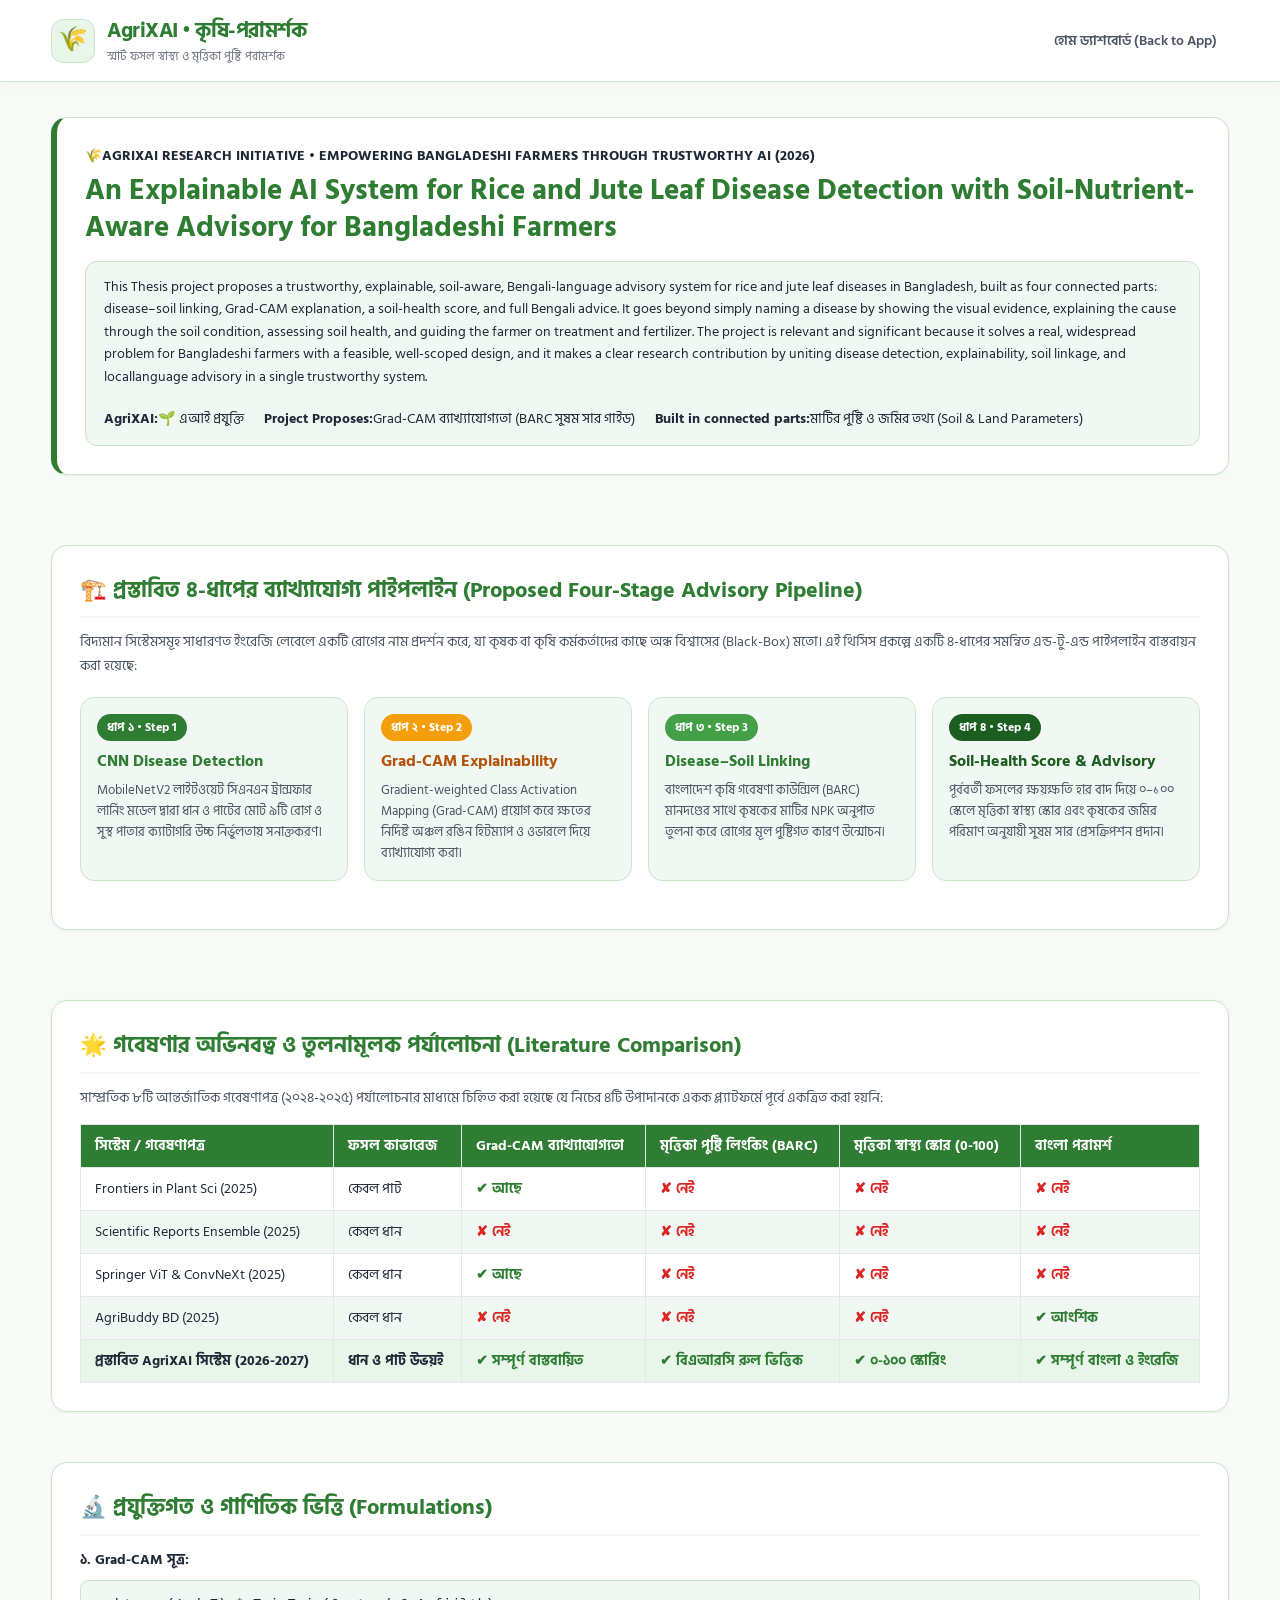
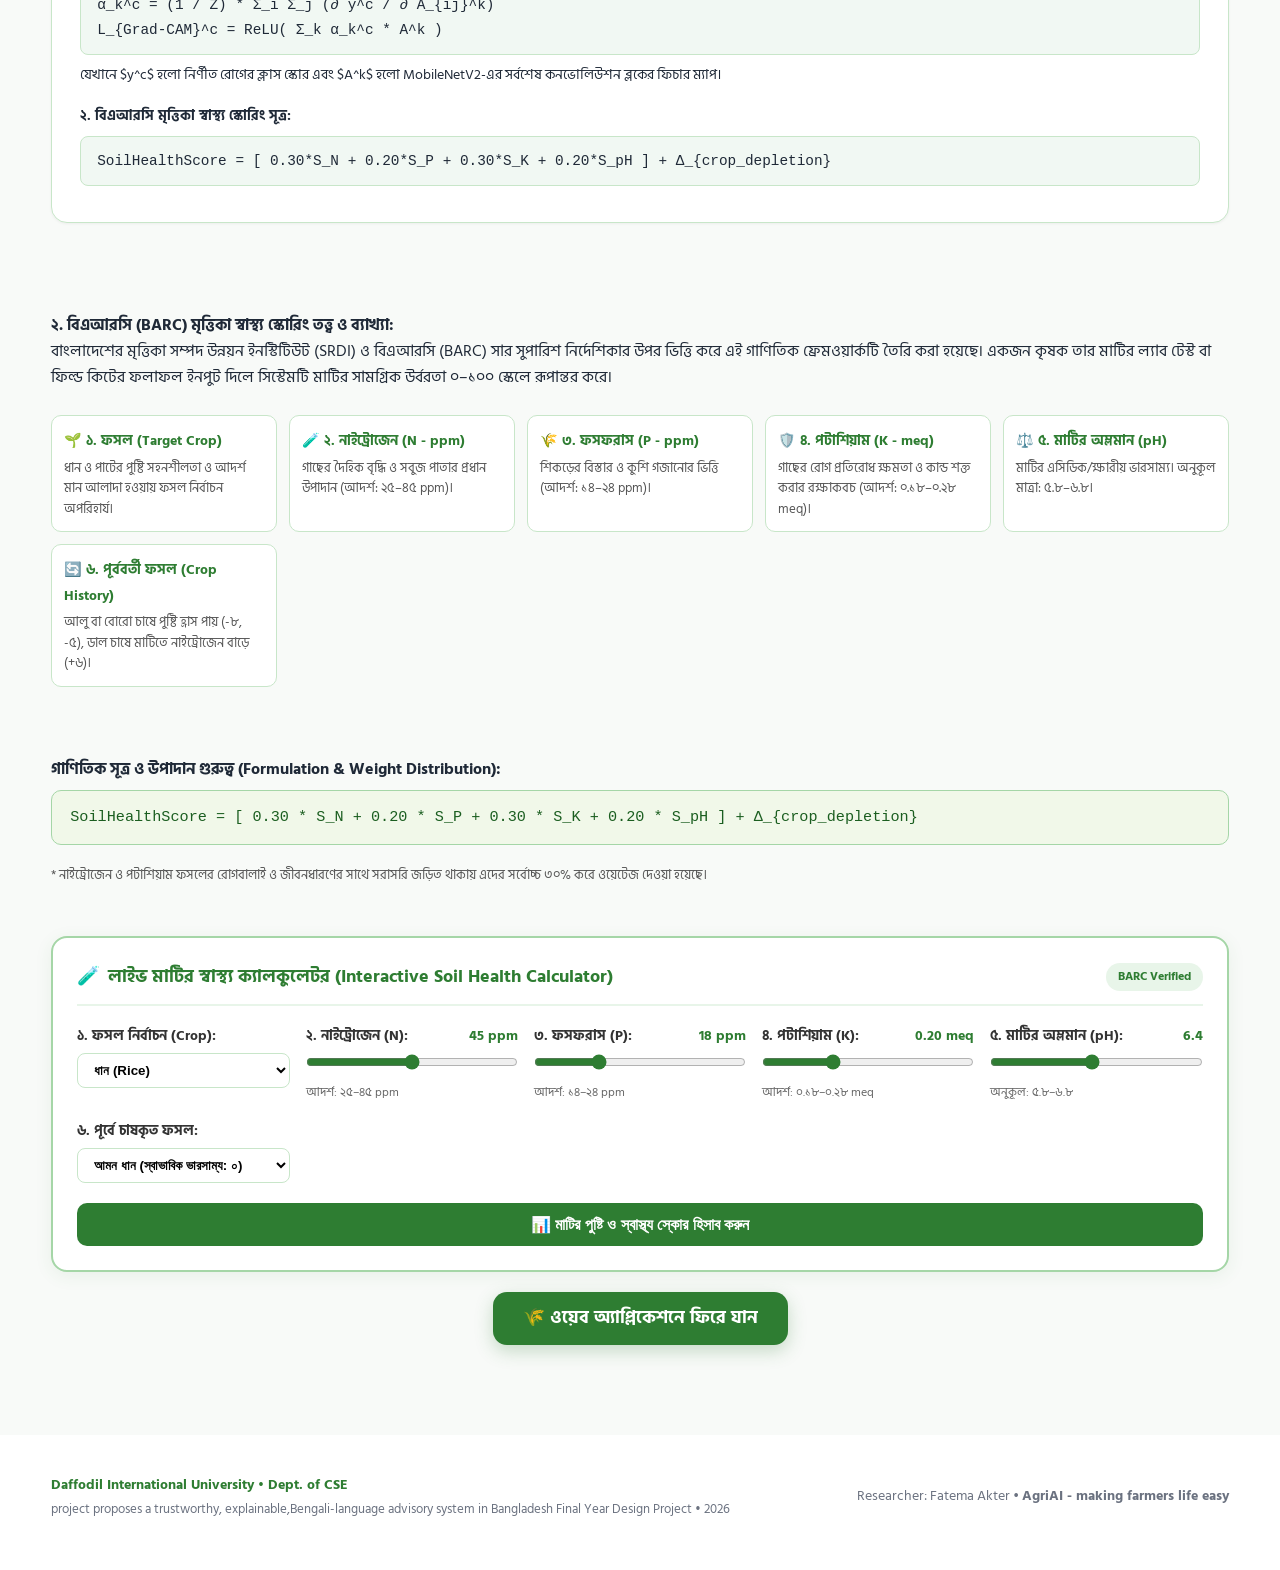
==== commit d96303e1: "feat: finalize research methodology documentation and UI layout" ====
--- a/templates/about.html
+++ b/templates/about.html
@@ -76,7 +76,7 @@
             <a href="/" class="brand-box">
                 <div class="brand-logo-circle">🌾</div>
                 <div class="brand-text-box">
-                    <h1>AgriXAI</h1>
+                    <h1>AgriXAI • কৃষি-পরামর্শক</h1>
                     <p>স্মার্ট ফসল স্বাস্থ্য ও মৃত্তিকা পুষ্টি পরামর্শক</p>
                 </div>
             </a>
@@ -90,22 +90,31 @@
         
         <!-- Academic Header Card -->
         <div class="doc-white-card" style="border-left: 6px solid var(--green-primary);">
-            <div style="font-size: 0.85rem; color: var(--green-primary); font-weight: 700; margin-bottom: 4px;">
-                DAFFODIL INTERNATIONAL UNIVERSITY • CSE499 FINAL YEAR DESIGN PROJECT (FYDP TITLE PHASE)
+            <div style="font-size: 0.85rem; color: var(--Black-primary); font-weight: 700; margin-bottom: 4px;">
+               🌾AGRIXAI RESEARCH INITIATIVE • EMPOWERING BANGLADESHI FARMERS THROUGH TRUSTWORTHY AI (2026)
             </div>
             <h2 style="color: var(--green-primary); font-size: 1.8rem; line-height: 1.3; margin-bottom: 12px;">
                 An Explainable AI System for Rice and Jute Leaf Disease Detection with Soil-Nutrient-Aware Advisory for Bangladeshi Farmers
             </h2>
             <div style="display: flex; flex-wrap: wrap; gap: 20px; font-size: 0.88rem; color: var(--text-primary); margin-top: 14px; background: var(--green-subtle); padding: 14px 18px; border-radius: 12px; border: 1px solid var(--green-border);">
-                <div><strong>Researcher:</strong> Fatema Akter (ID: 232-15-635)</div>
-                <div><strong>Supervisor:</strong> Md. Sazzadur Ahamed (Assistant Professor & Program Coordinator)</div>
-                <div><strong>Co-Supervisor:</strong> Md. Mizanur Rahman (Senior Lecturer)</div>
-                <div><strong>Semester:</strong> Summer 2026</div>
+                <p>This Thesis project proposes a trustworthy, explainable, soil-aware, Bengali-language
+advisory system for rice and jute leaf diseases in Bangladesh, built as four connected parts:
+disease–soil linking, Grad-CAM explanation, a soil-health score, and full Bengali advice.
+It goes beyond simply naming a disease by showing the visual evidence, explaining the
+cause through the soil condition, assessing soil health, and guiding the farmer on treatment
+and fertilizer. The project is relevant and significant because it solves a real, widespread
+problem for Bangladeshi farmers with a feasible, well-scoped design, and it makes a clear
+research contribution by uniting disease detection, explainability, soil linkage, and locallanguage advisory in a single trustworthy system.</p>
+                
+                <div><strong>AgriXAI:</strong>🌱 এআই প্রযুক্তি</div>
+                <div><strong>Project Proposes:</strong>Grad-CAM ব্যাখ্যাযোগ্যতা (BARC সুষম সার গাইড) </div>
+                <div><strong>Built in connected parts:</strong>মাটির পুষ্টি ও জমির তথ্য (Soil & Land Parameters)</div>
+                
             </div>
         </div>
 
         <!-- 4-Stage Pipeline Architecture -->
-        <div class="doc-white-card">
+        <div class="doc-white-card" style= "margin-top: 70px;">
             <h3>🏗️ প্রস্তাবিত ৪-ধাপের ব্যাখ্যাযোগ্য পাইপলাইন (Proposed Four-Stage Advisory Pipeline)</h3>
             <p style="font-size: 0.9rem; color: var(--text-secondary);">
                 বিদ্যমান সিস্টেমসমূহ সাধারণত ইংরেজি লেবেলে একটি রোগের নাম প্রদর্শন করে, যা কৃষক বা কৃষি কর্মকর্তাদের কাছে অন্ধ বিশ্বাসের (Black-Box) মতো। এই থিসিস প্রকল্পে একটি ৪-ধাপের সমন্বিত এন্ড-টু-এন্ড পাইপলাইন বাস্তবায়ন করা হয়েছে:
@@ -147,7 +156,7 @@
         </div>
 
         <!-- Comparative Literature Review Table -->
-        <div class="doc-white-card">
+        <div class="doc-white-card" style= "margin-top: 70px;">
             <h3>🌟 গবেষণার অভিনবত্ব ও তুলনামূলক পর্যালোচনা (Literature Comparison)</h3>
             <p style="font-size: 0.9rem; color: var(--text-secondary);">
                 সাম্প্রতিক ৮টি আন্তর্জাতিক গবেষণাপত্র (২০২৪-২০২৫) পর্যালোচনার মাধ্যমে চিহ্নিত করা হয়েছে যে নিচের ৪টি উপাদানকে একক প্ল্যাটফর্মে পূর্বে একত্রিত করা হয়নি:
@@ -199,7 +208,7 @@
                             <td class="check-mark">✔ আংশিক</td>
                         </tr>
                         <tr style="background: var(--green-soft); font-weight: bold;">
-                            <td><strong>প্রস্তাবিত AgriXAI সিস্টেম (DIU FYDP)</strong></td>
+                            <td><strong>প্রস্তাবিত AgriXAI সিস্টেম (2026-2027)</strong></td>
                             <td><strong>ধান ও পাট উভয়ই</strong></td>
                             <td class="check-mark">✔ সম্পূর্ণ বাস্তবায়িত</td>
                             <td class="check-mark">✔ বিএআরসি রুল ভিত্তিক</td>
@@ -212,8 +221,8 @@
         </div>
 
         <!-- Formulations -->
-        <div class="doc-white-card">
-            <h3>🔬 প্রযুক্তিগত ও গাণিতিক ভিত্তি (Formulations)</h3>
+         <div class="doc-white-card" style="margin-top: 50px;">
+           <h3>🔬 প্রযুক্তিগত ও গাণিতিক ভিত্তি (Formulations)</h3>
             <div style="font-size: 0.9rem; line-height: 1.7; color: var(--text-primary);">
                 <p><strong>১. Grad-CAM সূত্র:</strong></p>
                 <div style="background: var(--green-subtle); padding: 12px 16px; border-radius: 8px; font-family: monospace; margin: 8px 0; border: 1px solid var(--green-border);">
@@ -223,183 +232,178 @@
                 <p>
                     যেখানে $y^c$ হলো নির্ণীত রোগের ক্লাস স্কোর এবং $A^k$ হলো MobileNetV2-এর সর্বশেষ কনভোলিউশন ব্লকের ফিচার ম্যাপ।
                 </p>
-                <p style="margin-top: 20px;"><strong>২. বিএআরসি (BARC) মৃত্তিকা স্বাস্থ্য স্কোরিং তত্ত্ব ও ব্যাখ্যা:</strong></p>
-                <p>
-                    বাংলাদেশের মৃত্তিকা সম্পদ উন্নয়ন ইনস্টিটিউট (SRDI) ও বিএআরসি (BARC) সার সুপারিশ নির্দেশিকার উপর ভিত্তি করে এই গাণিতিক ফ্রেমওয়ার্কটি তৈরি করা হয়েছে। একজন কৃষক তার মাটির ল্যাব টেস্ট বা ফিল্ড কিটের ফলাফল ইনপুট দিলে সিস্টেমটি মাটির সামগ্রিক উর্বরতা ০–১০০ স্কেলে রূপান্তর করে।
-                </p>
-
-                <!-- 6 Required Inputs Explanation Cards Grid -->
-                <div style="display: grid; grid-template-columns: repeat(auto-fit, minmax(220px, 1fr)); gap: 12px; margin: 15px 0;">
-                    <div style="background: #ffffff; border: 1px solid #c8e6c9; border-radius: 10px; padding: 12px;">
-                        <strong style="color: #2e7d32; font-size: 0.88rem;">🌱 ১. ফসল (Target Crop)</strong>
-                        <p style="margin: 4px 0 0 0; font-size: 0.8rem; color: #555;">ধান ও পাটের পুষ্টি সহনশীলতা ও স্ট্যান্ডার্ড বেঞ্চমার্ক ভিন্ন হওয়ায় ফসল নির্বাচন অপরিহার্য।</p>
-                    </div>
-                    <div style="background: #ffffff; border: 1px solid #c8e6c9; border-radius: 10px; padding: 12px;">
-                        <strong style="color: #2e7d32; font-size: 0.88rem;">🧪 ২. নাইট্রোজেন (N - ppm)</strong>
-                        <p style="margin: 4px 0 0 0; font-size: 0.8rem; color: #555;">গাছের ক্লোরোফিল ও দৈহিক বৃদ্ধির প্রধান চালিকাশক্তি। ঘাটতি বা অতিরিক্ত প্রয়োগ দুটোই রোগ বাড়ায়।</p>
-                    </div>
-                    <div style="background: #ffffff; border: 1px solid #c8e6c9; border-radius: 10px; padding: 12px;">
-                        <strong style="color: #2e7d32; font-size: 0.88rem;">🌾 ৩. ফসফরাস (P - ppm)</strong>
-                        <p style="margin: 4px 0 0 0; font-size: 0.8rem; color: #555;">শিকড়ের শক্ত বিস্তার ও কুশি গজানোর ভিত্তি। ঘাটতি থাকলে কান্ড দুর্বল হয়ে পড়ে।</p>
-                    </div>
-                    <div style="background: #ffffff; border: 1px solid #c8e6c9; border-radius: 10px; padding: 12px;">
-                        <strong style="color: #2e7d32; font-size: 0.88rem;">🛡️ ৪. পটাশিয়াম (K - meq)</strong>
-                        <p style="margin: 4px 0 0 0; font-size: 0.8rem; color: #555;">গাছের রোগ প্রতিরোধ ক্ষমতা ও কোষের দেওয়াল শক্ত করার প্রধান রক্ষাকবচ।</p>
-                    </div>
-                    <div style="background: #ffffff; border: 1px solid #c8e6c9; border-radius: 10px; padding: 12px;">
-                        <strong style="color: #2e7d32; font-size: 0.88rem;">⚖️ ৫. মাটির অম্লমান (pH)</strong>
-                        <p style="margin: 4px 0 0 0; font-size: 0.8rem; color: #555;">মাটির এসিডিক/ক্ষারীয় অবস্থা। pH ভারসাম্যহীন হলে মাটি থেকে গাছ সার গ্রহণ করতে পারে না।</p>
-                    </div>
-                    <div style="background: #ffffff; border: 1px solid #c8e6c9; border-radius: 10px; padding: 12px;">
-                        <strong style="color: #2e7d32; font-size: 0.88rem;">🔄 ৬. পূর্ববর্তী ফসল (Crop History)</strong>
-                        <p style="margin: 4px 0 0 0; font-size: 0.8rem; color: #555;">আগের মৌসুমে আলু বা বোরো চাষে পুষ্টি ক্ষয় হয়, অন্যদিকে ডাল চাষে মাটিতে নাইট্রোজেন বাড়ে।</p>
-                    </div>
-                </div>
-
-                <!-- Mathematical Formulation Box -->
-                <p><strong>গাণিতিক সূত্র ও উপাদান গুরুত্ব (Formulation & Weight Distribution):</strong></p>
-                <div style="background: #f1f8e9; padding: 14px 18px; border-radius: 10px; font-family: monospace; font-size: 0.95rem; margin: 8px 0 16px 0; border: 1.5px solid #a5d6a7; color: #1b5e20;">
-                    SoilHealthScore = [ 0.30 * S_N + 0.20 * S_P + 0.30 * S_K + 0.20 * S_pH ] + Δ_{crop_depletion}
-                </div>
-                <p style="font-size: 0.84rem; color: #555; margin-bottom: 20px;">
-                    * এখানে $S_N, S_P, S_K, S_{pH}$ হলো BARC বেঞ্চমার্কে প্রতিটি উপাদানের পৃথক মান (০–১০০)। নাইট্রোজেন ও পটাশিয়াম গাছের রোগবালাইয়ের সাথে সরাসরি জড়িত থাকায় এতে সর্বোচ্চ ৩০% করে ওয়েট দেওয়া হয়েছে।
-                </p>
-
-                <!-- Interactive Soil Health Calculator Widget -->
-                <div style="background: #ffffff; border: 2px solid #a5d6a7; border-radius: 16px; padding: 24px; box-shadow: 0 4px 18px rgba(46, 125, 50, 0.08); margin-top: 20px;">
-                    <div style="display: flex; align-items: center; justify-content: space-between; border-bottom: 2px solid #e8f5e9; padding-bottom: 12px; margin-bottom: 20px;">
-                        <h4 style="margin: 0; color: #2e7d32; font-size: 1.15rem; font-weight: 800; display: flex; align-items: center; gap: 8px;">
-                            <span>🧪</span>
-                            <span>লাইভ মাটির স্বাস্থ্য ক্যালকুলেটর (Interactive Soil Health Calculator)</span>
-                        </h4>
-                        <span style="background: #e8f5e9; color: #2e7d32; font-size: 0.78rem; font-weight: 700; padding: 4px 12px; border-radius: 20px;">
-                            BARC Verified
-                        </span>
-                    </div>
-
-                    <!-- Input Grid -->
-                    <div style="display: grid; grid-template-columns: repeat(auto-fit, minmax(200px, 1fr)); gap: 16px; margin-bottom: 20px;">
-                        <!-- Crop Type -->
-                        <div>
-                            <label style="font-weight: 700; font-size: 0.85rem; color: #333; display: block; margin-bottom: 6px;">
-                                ১. ফসল নির্বাচন (Crop):
-                            </label>
-                            <select id="calc-crop" style="width: 100%; padding: 8px 12px; border: 1.5px solid #c8e6c9; border-radius: 8px; font-weight: 600; background: #fff;">
-                                <option value="rice" selected>ধান (Rice)</option>
-                                <option value="jute">পাট (Jute)</option>
-                            </select>
+                <p style="margin-top: 16px;"><strong>২. বিএআরসি মৃত্তিকা স্বাস্থ্য স্কোরিং সূত্র:</strong></p>
+                <div style="background: var(--green-subtle); padding: 12px 16px; border-radius: 8px; font-family: monospace; margin: 8px 0; border: 1px solid var(--green-border);">
+                    SoilHealthScore = [ 0.30*S_N + 0.20*S_P + 0.30*S_K + 0.20*S_pH ] + Δ_{crop_depletion}
+                </div>
+            </div>
+        </div>
+
+        <p style="margin-top: 90px;"><strong>২. বিএআরসি (BARC) মৃত্তিকা স্বাস্থ্য স্কোরিং তত্ত্ব ও ব্যাখ্যা:</strong></p>
+        <p>
+            বাংলাদেশের মৃত্তিকা সম্পদ উন্নয়ন ইনস্টিটিউট (SRDI) ও বিএআরসি (BARC) সার সুপারিশ নির্দেশিকার উপর ভিত্তি করে এই গাণিতিক ফ্রেমওয়ার্কটি তৈরি করা হয়েছে। একজন কৃষক তার মাটির ল্যাব টেস্ট বা ফিল্ড কিটের ফলাফল ইনপুট দিলে সিস্টেমটি মাটির সামগ্রিক উর্বরতা ০–১০০ স্কেলে রূপান্তর করে।
+        </p>
+
+        <!-- ৬টি ইনপুটের বাংলা ব্যাখ্যা কার্ড -->
+        <div style="display: grid; grid-template-columns: repeat(auto-fit, minmax(220px, 1fr)); gap: 12px; margin: 25px 0;">
+            <div style="background: #ffffff; border: 1px solid #c8e6c9; border-radius: 10px; padding: 12px;">
+                <strong style="color: #2e7d32; font-size: 0.88rem;">🌱 ১. ফসল (Target Crop)</strong>
+                <p style="margin: 4px 0 0 0; font-size: 0.8rem; color: #555;">ধান ও পাটের পুষ্টি সহনশীলতা ও আদর্শ মান আলাদা হওয়ায় ফসল নির্বাচন অপরিহার্য।</p>
+            </div>
+            <div style="background: #ffffff; border: 1px solid #c8e6c9; border-radius: 10px; padding: 12px;">
+                <strong style="color: #2e7d32; font-size: 0.88rem;">🧪 ২. নাইট্রোজেন (N - ppm)</strong>
+                <p style="margin: 4px 0 0 0; font-size: 0.8rem; color: #555;">গাছের দৈহিক বৃদ্ধি ও সবুজ পাতার প্রধান উপাদান (আদর্শ: ২৫–৪৫ ppm)।</p>
+            </div>
+            <div style="background: #ffffff; border: 1px solid #c8e6c9; border-radius: 10px; padding: 12px;">
+                <strong style="color: #2e7d32; font-size: 0.88rem;">🌾 ৩. ফসফরাস (P - ppm)</strong>
+                <p style="margin: 4px 0 0 0; font-size: 0.8rem; color: #555;">শিকড়ের বিস্তার ও কুশি গজানোর ভিত্তি (আদর্শ: ১৪–২৪ ppm)।</p>
+            </div>
+            <div style="background: #ffffff; border: 1px solid #c8e6c9; border-radius: 10px; padding: 12px;">
+                <strong style="color: #2e7d32; font-size: 0.88rem;">🛡️ ৪. পটাশিয়াম (K - meq)</strong>
+                <p style="margin: 4px 0 0 0; font-size: 0.8rem; color: #555;">গাছের রোগ প্রতিরোধ ক্ষমতা ও কান্ড শক্ত করার রক্ষাকবচ (আদর্শ: ০.১৮–০.২৮ meq)।</p>
+            </div>
+            <div style="background: #ffffff; border: 1px solid #c8e6c9; border-radius: 10px; padding: 12px;">
+                <strong style="color: #2e7d32; font-size: 0.88rem;">⚖️ ৫. মাটির অম্লমান (pH)</strong>
+                <p style="margin: 4px 0 0 0; font-size: 0.8rem; color: #555;">মাটির এসিডিক/ক্ষারীয় ভারসাম্য। অনুকূল মাত্রা: ৫.৮–৬.৮।</p>
+            </div>
+            <div style="background: #ffffff; border: 1px solid #c8e6c9; border-radius: 10px; padding: 12px;">
+                <strong style="color: #2e7d32; font-size: 0.88rem;">🔄 ৬. পূর্ববর্তী ফসল (Crop History)</strong>
+                <p style="margin: 4px 0 0 0; font-size: 0.8rem; color: #555;">আলু বা বোরো চাষে পুষ্টি হ্রাস পায় (-৮, -৫), ডাল চাষে মাটিতে নাইট্রোজেন বাড়ে (+৬)।</p>
+            </div>
+        </div>
+
+        <!-- গাণিতিক সূত্র বক্স -->
+        <p style="margin-top: 70px;"><strong>গাণিতিক সূত্র ও উপাদান গুরুত্ব (Formulation & Weight Distribution):</strong></p>
+        <div style="background: #f1f8e9; padding: 14px 18px; border-radius: 10px; font-family: monospace; font-size: 0.95rem; margin: 8px 0 20px 0; border: 1.5px solid #a5d6a7; color: #1b5e20;">
+            SoilHealthScore = [ 0.30 * S_N + 0.20 * S_P + 0.30 * S_K + 0.20 * S_pH ] + Δ_{crop_depletion}
+        </div>
+        <p style="font-size: 0.84rem; color: #555; margin-bottom: 20px;">
+            * নাইট্রোজেন ও পটাশিয়াম ফসলের রোগবালাই ও জীবনধারণের সাথে সরাসরি জড়িত থাকায় এদের সর্বোচ্চ ৩০% করে ওয়েটেজ দেওয়া হয়েছে।
+        </p>
+
+        <!-- লাইভ ইন্টারঅ্যাক্টিভ ক্যালকুলেটর উইজেট -->
+        <div style="background: #ffffff; border: 2px solid #a5d6a7; border-radius: 16px; padding: 24px; box-shadow: 0 4px 18px rgba(46, 125, 50, 0.08); margin-top: 50px;">
+            <div style="display: flex; align-items: center; justify-content: space-between; border-bottom: 2px solid #e8f5e9; padding-bottom: 12px; margin-bottom: 20px;">
+                <h4 style="margin: 0; color: #2e7d32; font-size: 1.15rem; font-weight: 800; display: flex; align-items: center; gap: 8px;">
+                    <span>🧪</span>
+                    <span>লাইভ মাটির স্বাস্থ্য ক্যালকুলেটর (Interactive Soil Health Calculator)</span>
+                </h4>
+                <span style="background: #e8f5e9; color: #2e7d32; font-size: 0.78rem; font-weight: 700; padding: 4px 12px; border-radius: 20px;">
+                    BARC Verified
+                </span>
+            </div>
+
+            <!-- ইনপুট গ্রিড -->
+            <div style="display: grid; grid-template-columns: repeat(auto-fit, minmax(200px, 1fr)); gap: 16px; margin-bottom: 20px;">
+                <div>
+                    <label style="font-weight: 700; font-size: 0.85rem; color: #333; display: block; margin-bottom: 6px;">১. ফসল নির্বাচন (Crop):</label>
+                    <select id="calc-crop" style="width: 100%; padding: 8px 12px; border: 1.5px solid #c8e6c9; border-radius: 8px; font-weight: 600; background: #fff;">
+                        <option value="rice" selected>ধান (Rice)</option>
+                        <option value="jute">পাট (Jute)</option>
+                    </select>
+                </div>
+
+                <div>
+                    <div style="display: flex; justify-content: space-between; margin-bottom: 6px;">
+                        <label style="font-weight: 700; font-size: 0.85rem; color: #333;">২. নাইট্রোজেন (N):</label>
+                        <span id="calc-val-n" style="font-weight: 800; color: #2e7d32; font-size: 0.85rem;">45 ppm</span>
+                    </div>
+                    <input type="range" id="calc-slider-n" min="10" max="80" value="45" style="width: 100%; accent-color: #2e7d32;">
+                    <small style="color: #666; font-size: 0.75rem;">আদর্শ: ২৫–৪৫ ppm</small>
+                </div>
+
+                <div>
+                    <div style="display: flex; justify-content: space-between; margin-bottom: 6px;">
+                        <label style="font-weight: 700; font-size: 0.85rem; color: #333;">৩. ফসফরাস (P):</label>
+                        <span id="calc-val-p" style="font-weight: 800; color: #2e7d32; font-size: 0.85rem;">18 ppm</span>
+                    </div>
+                    <input type="range" id="calc-slider-p" min="5" max="50" value="18" style="width: 100%; accent-color: #2e7d32;">
+                    <small style="color: #666; font-size: 0.75rem;">আদর্শ: ১৪–২৪ ppm</small>
+                </div>
+
+                <div>
+                    <div style="display: flex; justify-content: space-between; margin-bottom: 6px;">
+                        <label style="font-weight: 700; font-size: 0.85rem; color: #333;">৪. পটাশিয়াম (K):</label>
+                        <span id="calc-val-k" style="font-weight: 800; color: #2e7d32; font-size: 0.85rem;">0.20 meq</span>
+                    </div>
+                    <input type="range" id="calc-slider-k" min="0.06" max="0.50" step="0.01" value="0.20" style="width: 100%; accent-color: #2e7d32;">
+                    <small style="color: #666; font-size: 0.75rem;">আদর্শ: ০.১৮–০.২৮ meq</small>
+                </div>
+
+                <div>
+                    <div style="display: flex; justify-content: space-between; margin-bottom: 6px;">
+                        <label style="font-weight: 700; font-size: 0.85rem; color: #333;">৫. মাটির অম্লমান (pH):</label>
+                        <span id="calc-val-ph" style="font-weight: 800; color: #2e7d32; font-size: 0.85rem;">6.4</span>
+                    </div>
+                    <input type="range" id="calc-slider-ph" min="4.5" max="8.5" step="0.1" value="6.4" style="width: 100%; accent-color: #2e7d32;">
+                    <small style="color: #666; font-size: 0.75rem;">অনুকূল: ৫.৮–৬.৮</small>
+                </div>
+
+                <div>
+                    <label style="font-weight: 700; font-size: 0.85rem; color: #333; display: block; margin-bottom: 6px;">৬. পূর্বে চাষকৃত ফসল:</label>
+                    <select id="calc-prev-crop" style="width: 100%; padding: 8px 12px; border: 1.5px solid #c8e6c9; border-radius: 8px; font-weight: 600; background: #fff;">
+                        <option value="aman_rice">আমন ধান (স্বাভাবিক ভারসাম্য: ০)</option>
+                        <option value="boro_rice">বোরো ধান (পটাশ হ্রাস: -৫)</option>
+                        <option value="potato">আলু (তীব্র পটাশ ক্ষয়: -৮)</option>
+                        <option value="maize">ভুট্টা (নাইট্রোজেন ক্ষয়: -১০)</option>
+                        <option value="legume_pulses">ডাল জাতীয় ফসল (উর্বরতা বৃদ্ধি: +৬)</option>
+                        <option value="fallow">পতিত জমি (স্বাভাবিক পুনরুদ্ধার: +৪)</option>
+                    </select>
+                </div>
+            </div>
+
+            <!-- বাটন -->
+            <button type="button" id="btn-calc-score" style="width: 100%; background: #2e7d32; color: #fff; border: none; padding: 12px; border-radius: 10px; font-size: 1rem; font-weight: 800; cursor: pointer; transition: background 0.2s;">
+                📊 মাটির পুষ্টি ও স্বাস্থ্য স্কোর হিসাব করুন
+            </button>
+
+            <!-- রিয়েল-টাইম রেজাল্ট বক্স (ক্লিক করার আগে লুকানো থাকবে) -->
+            <div id="calc-result-box" style="margin-top: 24px; padding: 20px; background: #fbfdfa; border: 1.5px solid #c8e6c9; border-radius: 14px; display: none;">
+                
+                <div style="display: flex; align-items: center; gap: 20px; flex-wrap: wrap; margin-bottom: 20px;">
+                    <div id="calc-gauge-badge" style="width: 90px; height: 90px; border-radius: 50%; background: #2e7d32; color: #fff; display: flex; flex-direction: column; align-items: center; justify-content: center; box-shadow: 0 4px 12px rgba(46, 125, 50, 0.2); flex-shrink: 0;">
+                        <span id="calc-final-num" style="font-size: 1.9rem; font-weight: 900; line-height: 1;">86</span>
+                        <span style="font-size: 0.92rem; opacity: 0.9;"><strong>/ 100</strong></span>
+                    </div>
+                    <div style="flex: 1; min-width: 220px;">
+                        <div id="calc-grade-title" style="font-size: 1.25rem; font-weight: 800; color: #2e7d32; margin-bottom: 4px;">
+                            চমৎকার উর্বর মাটি (Excellent Soil Health)
                         </div>
-
-                        <!-- Nitrogen -->
-                        <div>
-                            <div style="display: flex; justify-content: space-between; margin-bottom: 6px;">
-                                <label style="font-weight: 700; font-size: 0.85rem; color: #333;">২. নাইট্রোজেন (N):</label>
-                                <span id="calc-val-n" style="font-weight: 800; color: #2e7d32; font-size: 0.85rem;">45 ppm</span>
-                            </div>
-                            <input type="range" id="calc-slider-n" min="10" max="80" value="45" style="width: 100%; accent-color: #2e7d32;">
-                            <small style="color: #666; font-size: 0.75rem;">আদর্শ: ২৫–৪৫ ppm</small>
-                        </div>
-
-                        <!-- Phosphorus -->
-                        <div>
-                            <div style="display: flex; justify-content: space-between; margin-bottom: 6px;">
-                                <label style="font-weight: 700; font-size: 0.85rem; color: #333;">৩. ফসফরাস (P):</label>
-                                <span id="calc-val-p" style="font-weight: 800; color: #2e7d32; font-size: 0.85rem;">18 ppm</span>
-                            </div>
-                            <input type="range" id="calc-slider-p" min="5" max="50" value="18" style="width: 100%; accent-color: #2e7d32;">
-                            <small style="color: #666; font-size: 0.75rem;">আদর্শ: ১৪–২৪ ppm</small>
-                        </div>
-
-                        <!-- Potassium -->
-                        <div>
-                            <div style="display: flex; justify-content: space-between; margin-bottom: 6px;">
-                                <label style="font-weight: 700; font-size: 0.85rem; color: #333;">৪. পটাশিয়াম (K):</label>
-                                <span id="calc-val-k" style="font-weight: 800; color: #2e7d32; font-size: 0.85rem;">0.20 meq</span>
-                            </div>
-                            <input type="range" id="calc-slider-k" min="0.06" max="0.50" step="0.01" value="0.20" style="width: 100%; accent-color: #2e7d32;">
-                            <small style="color: #666; font-size: 0.75rem;">আদর্শ: ০.১৮–০.২৮ meq</small>
-                        </div>
-
-                        <!-- pH -->
-                        <div>
-                            <div style="display: flex; justify-content: space-between; margin-bottom: 6px;">
-                                <label style="font-weight: 700; font-size: 0.85rem; color: #333;">৫. মাটির অম্লমান (pH):</label>
-                                <span id="calc-val-ph" style="font-weight: 800; color: #2e7d32; font-size: 0.85rem;">6.4</span>
-                            </div>
-                            <input type="range" id="calc-slider-ph" min="4.5" max="8.5" step="0.1" value="6.4" style="width: 100%; accent-color: #2e7d32;">
-                            <small style="color: #666; font-size: 0.75rem;">অনুকূল: ৫.৮–৬.৮</small>
-                        </div>
-
-                        <!-- Previous Crop -->
-                        <div>
-                            <label style="font-weight: 700; font-size: 0.85rem; color: #333; display: block; margin-bottom: 6px;">
-                                ৬. পূর্বে চাষকৃত ফসল:
-                            </label>
-                            <select id="calc-prev-crop" style="width: 100%; padding: 8px 12px; border: 1.5px solid #c8e6c9; border-radius: 8px; font-weight: 600; background: #fff;">
-                                <option value="aman_rice">আমন ধান (স্বাভাবিক ভারসাম্য: ০)</option>
-                                <option value="boro_rice">বোরো ধান (পটাশ হ্রাস: -৫)</option>
-                                <option value="potato">আলু (তীব্র পটাশ ক্ষয়: -৮)</option>
-                                <option value="maize">ভুট্টা (নাইট্রোজেন ক্ষয়: -১০)</option>
-                                <option value="legume_pulses">ডাল জাতীয় ফসল (উর্বরতা বৃদ্ধি: +৬)</option>
-                                <option value="fallow">পতিত জমি (স্বাভাবিক পুনরুদ্ধার: +৪)</option>
-                            </select>
-                        </div>
-                    </div>
-
-                    <!-- Calculate Button -->
-                    <button type="button" id="btn-calc-score" style="width: 100%; background: #2e7d32; color: #fff; border: none; padding: 12px; border-radius: 10px; font-size: 1rem; font-weight: 800; cursor: pointer; transition: background 0.2s;">
-                        📊 মাটির পুষ্টি ও স্বাস্থ্য স্কোর হিসাব করুন
-                    </button>
-
-                    <!-- Real-Time Result Display Box (Initially Hidden until button click) -->
-                    <div id="calc-result-box" style="margin-top: 24px; padding: 20px; background: #fbfdfa; border: 1.5px solid #c8e6c9; border-radius: 14px; display: none;">
-                        
-                        <div style="display: flex; align-items: center; gap: 20px; flex-wrap: wrap; margin-bottom: 20px;">
-                            <div id="calc-gauge-badge" style="width: 90px; height: 90px; border-radius: 50%; background: #2e7d32; color: #fff; display: flex; flex-direction: column; align-items: center; justify-content: center; box-shadow: 0 4px 12px rgba(46, 125, 50, 0.2); flex-shrink: 0;">
-                                <span id="calc-final-num" style="font-size: 1.9rem; font-weight: 900; line-height: 1;">86</span>
-                                <span style="font-size: 0.72rem; opacity: 0.9;">/ ১০০</span>
-                            </div>
-                            <div style="flex: 1; min-width: 220px;">
-                                <div id="calc-grade-title" style="font-size: 1.25rem; font-weight: 800; color: #2e7d32; margin-bottom: 4px;">
-                                    চমৎকার উর্বর মাটি (Excellent Soil Health)
-                                </div>
-                                <p id="calc-summary-text" style="font-size: 0.88rem; color: #555; margin: 0; line-height: 1.45;">
-                                    মাটির পুষ্টি উপাদান ও অম্লতার মান অত্যন্ত সুষম। রোগবালাই আক্রমণের স্বাভাবিক ঝুঁকি সর্বনিম্ন।
-                                </p>
-                            </div>
-                        </div>
-
-                        <!-- 4 Nutrient Breakdown Grid -->
-                        <div style="display: grid; grid-template-columns: repeat(auto-fit, minmax(130px, 1fr)); gap: 10px; margin-bottom: 16px;">
-                            <div style="background: #fff; border: 1px solid #dcedc8; padding: 10px; border-radius: 8px; text-align: center;">
-                                <small style="color: #666; font-size: 0.75rem; display: block;">নাইট্রোজেন (N)</small>
-                                <strong id="calc-score-n" style="font-size: 1.05rem; color: #2e7d32;">৯৫/১০০</strong>
-                                <span id="calc-tag-n" style="display: block; font-size: 0.72rem; color: #2e7d32; font-weight: 700;">অনুকূল</span>
-                            </div>
-                            <div style="background: #fff; border: 1px solid #dcedc8; padding: 10px; border-radius: 8px; text-align: center;">
-                                <small style="color: #666; font-size: 0.75rem; display: block;">ফসফরাস (P)</small>
-                                <strong id="calc-score-p" style="font-size: 1.05rem; color: #2e7d32;">৯২/১০০</strong>
-                                <span id="calc-tag-p" style="display: block; font-size: 0.72rem; color: #2e7d32; font-weight: 700;">অনুকূল</span>
-                            </div>
-                            <div style="background: #fff; border: 1px solid #dcedc8; padding: 10px; border-radius: 8px; text-align: center;">
-                                <small style="color: #666; font-size: 0.75rem; display: block;">পটাশিয়াম (K)</small>
-                                <strong id="calc-score-k" style="font-size: 1.05rem; color: #2e7d32;">৮৮/১০০</strong>
-                                <span id="calc-tag-k" style="display: block; font-size: 0.72rem; color: #2e7d32; font-weight: 700;">অনুকূল</span>
-                            </div>
-                            <div style="background: #fff; border: 1px solid #dcedc8; padding: 10px; border-radius: 8px; text-align: center;">
-                                <small style="color: #666; font-size: 0.75rem; display: block;">মাটির পিএইচ (pH)</small>
-                                <strong id="calc-score-ph" style="font-size: 1.05rem; color: #2e7d32;">৯০/১০০</strong>
-                                <span id="calc-tag-ph" style="display: block; font-size: 0.72rem; color: #2e7d32; font-weight: 700;">সুষম</span>
-                            </div>
-                        </div>
-
-                        <!-- Previous crop impact note -->
-                        <div id="calc-depletion-note" style="padding: 10px 14px; background: #e8f5e9; border: 1px dashed #a5d6a7; border-radius: 8px; font-size: 0.84rem; color: #1b5e20;">
-                            🔄 পূর্ববর্তী ফসল প্রভাব: স্বাভাবিক উর্বরতা বজায় রয়েছে (০ পয়েন্ট সমন্বয়)।
-                        </div>
-
-                    </div>
-                </div>
+                        <p id="calc-summary-text" style="font-size: 0.88rem; color: #555; margin: 0; line-height: 1.45;">
+                            মাটির পুষ্টি উপাদান ও অম্লতার মান অত্যন্ত সুষম। রোগবালাই আক্রমণের স্বাভাবিক ঝুঁকি সর্বনিম্ন।
+                        </p>
+                    </div>
+                </div>
+
+                <!-- পুষ্টি উপাদানের মূল্যায়ন কার্ড -->
+                <div style="display: grid; grid-template-columns: repeat(auto-fit, minmax(130px, 1fr)); gap: 10px; margin-bottom: 16px;">
+                    <div style="background: #fff; border: 1px solid #dcedc8; padding: 10px; border-radius: 8px; text-align: center;">
+                        <small style="color: #666; font-size: 0.75rem; display: block;">নাইট্রোজেন (N)</small>
+                        <strong id="calc-score-n" style="font-size: 1.05rem; color: #2e7d32;">৯৫/১০০</strong>
+                        <span id="calc-tag-n" style="display: block; font-size: 0.72rem; color: #2e7d32; font-weight: 700;">অনুকূল</span>
+                    </div>
+                    <div style="background: #fff; border: 1px solid #dcedc8; padding: 10px; border-radius: 8px; text-align: center;">
+                        <small style="color: #666; font-size: 0.75rem; display: block;">ফসফরাস (P)</small>
+                        <strong id="calc-score-p" style="font-size: 1.05rem; color: #2e7d32;">৯২/১০০</strong>
+                        <span id="calc-tag-p" style="display: block; font-size: 0.72rem; color: #2e7d32; font-weight: 700;">অনুকূল</span>
+                    </div>
+                    <div style="background: #fff; border: 1px solid #dcedc8; padding: 10px; border-radius: 8px; text-align: center;">
+                        <small style="color: #666; font-size: 0.75rem; display: block;">পটাশিয়াম (K)</small>
+                        <strong id="calc-score-k" style="font-size: 1.05rem; color: #2e7d32;">৮৮/১০০</strong>
+                        <span id="calc-tag-k" style="display: block; font-size: 0.72rem; color: #2e7d32; font-weight: 700;">অনুকূল</span>
+                    </div>
+                    <div style="background: #fff; border: 1px solid #dcedc8; padding: 10px; border-radius: 8px; text-align: center;">
+                        <small style="color: #666; font-size: 0.75rem; display: block;">মাটির পিএইচ (pH)</small>
+                        <strong id="calc-score-ph" style="font-size: 1.05rem; color: #2e7d32;">৯০/১০০</strong>
+                        <span id="calc-tag-ph" style="display: block; font-size: 0.72rem; color: #2e7d32; font-weight: 700;">সুষম</span>
+                    </div>
+                </div>
+
+                <!-- পূর্ববর্তী ফসল সমন্বয় মন্তব্য -->
+                <div id="calc-depletion-note" style="padding: 10px 14px; background: #e8f5e9; border: 1px dashed #a5d6a7; border-radius: 8px; font-size: 0.84rem; color: #1b5e20;">
+                    🔄 পূর্ববর্তী ফসল প্রভাব: স্বাভাবিক উর্বরতা বজায় রয়েছে (০ পয়েন্ট সমন্বয়)।
+                </div>
+
             </div>
         </div>
 
@@ -411,83 +415,14 @@
 
     </main>
 
-    <!-- Clean Modern Multi-Column Footer -->
-    <footer class="site-footer-white" style="margin-top: 40px; padding: 45px 0 25px 0; background: #ffffff; border-top: 1.5px solid #e8f5e9;">
-        <div class="container">
-            <!-- Main Footer 4 Columns -->
-            <div style="display: grid; grid-template-columns: repeat(auto-fit, minmax(230px, 1fr)); gap: 30px; margin-bottom: 30px;">
-                <!-- Col 1: About Platform -->
-                <div>
-                    <div style="display: flex; align-items: center; gap: 8px; margin-bottom: 12px;">
-                        <span style="font-size: 1.4rem;">🌾</span>
-                        <strong style="font-size: 1.1rem; color: var(--green-primary);">AgriXAI • কৃষি-পরামর্শক</strong>
-                    </div>
-                    <p style="font-size: 0.82rem; color: var(--text-secondary); line-height: 1.6; margin: 0 0 10px 0;">
-                        বাংলাদেশের কৃষক ও কৃষি কর্মকর্তাদের জন্য বিশ্বস্ত, ব্যাখ্যাযোগ্য ও মাটির পুষ্টি-সচেতন বাংলা এআই সিস্টেম। ধান ও পাটের রোগ নির্ণয় ও সুষম সার ব্যবস্থাপনায় নিবেদিত।
-                    </p>
-                    <div style="display: inline-block; background: #e8f5e9; color: #2e7d32; font-size: 0.76rem; font-weight: 700; padding: 4px 10px; border-radius: 6px;">
-                        DIU CSE499 Final Year Project
-                    </div>
-                </div>
-
-                <!-- Col 2: Useful Links -->
-                <div>
-                    <strong style="color: #1b4332; font-size: 0.92rem; display: block; margin-bottom: 12px; border-bottom: 2px solid #e8f5e9; padding-bottom: 6px;">
-                        🔗 প্রয়োজনীয় তথ্য ও লিংক
-                    </strong>
-                    <ul style="list-style: none; padding: 0; margin: 0; font-size: 0.82rem; line-height: 2;">
-                        <li><a href="/" style="color: var(--text-secondary); text-decoration: none; display: flex; align-items: center; gap: 6px;"><span style="color: var(--green-primary);">›</span> মূল ড্যাশবোর্ড (Main App)</a></li>
-                        <li><a href="http://barc.gov.bd" target="_blank" rel="noopener" style="color: var(--text-secondary); text-decoration: none; display: flex; align-items: center; gap: 6px;"><span style="color: var(--green-primary);">›</span> বাংলাদেশ কৃষি গবেষণা কাউন্সিল (BARC)</a></li>
-                        <li><a href="http://brri.gov.bd" target="_blank" rel="noopener" style="color: var(--text-secondary); text-decoration: none; display: flex; align-items: center; gap: 6px;"><span style="color: var(--green-primary);">›</span> বাংলাদেশ ধান গবেষণা ইনস্টিটিউট (BRRI)</a></li>
-                        <li><a href="http://bjri.gov.bd" target="_blank" rel="noopener" style="color: var(--text-secondary); text-decoration: none; display: flex; align-items: center; gap: 6px;"><span style="color: var(--green-primary);">›</span> বাংলাদেশ পাট গবেষণা ইনস্টিটিউট (BJRI)</a></li>
-                    </ul>
-                </div>
-
-                <!-- Col 3: Support & Helplines -->
-                <div>
-                    <strong style="color: #1b4332; font-size: 0.92rem; display: block; margin-bottom: 12px; border-bottom: 2px solid #e8f5e9; padding-bottom: 6px;">
-                        ☎️ কৃষক সহায়তা ও হেল্পলাইন
-                    </strong>
-                    <div style="font-size: 0.82rem; color: var(--text-secondary); line-height: 1.6;">
-                        <p style="margin: 0 0 8px 0;">
-                            <strong>কৃষি কল সেন্টার:</strong> <span style="color: var(--green-primary); font-weight: 800; font-size: 0.95rem;">১৬১২৩</span> (টোল-ফ্রি)
-                        </p>
-                        <p style="margin: 0 0 8px 0;">
-                            <strong>জাতীয় জরুরি সেবা:</strong> <span style="font-weight: 700;">৯৯৯</span> | <strong>সরকারি তথ্য:</strong> <span style="font-weight: 700;">৩৩৩</span>
-                        </p>
-                        <p style="margin: 0 0 8px 0;">
-                            <strong>মাঠ পরামর্শ:</strong> নিকটস্থ উপসহকারী কৃষি কর্মকর্তা (SAAO / DAE) এর সাথে যোগাযোগ করুন।
-                        </p>
-                    </div>
-                </div>
-
-                <!-- Col 4: Researcher & Supervisors -->
-                <div>
-                    <strong style="color: #1b4332; font-size: 0.92rem; display: block; margin-bottom: 12px; border-bottom: 2px solid #e8f5e9; padding-bottom: 6px;">
-                        🎓 গবেষণা ও তত্ত্বাবধান
-                    </strong>
-                    <div style="font-size: 0.82rem; color: var(--text-secondary); line-height: 1.6;">
-                        <p style="margin: 0 0 6px 0;"><strong>গবেষক:</strong> <span style="color: #1b4332; font-weight: 700;">ফাতেমা আক্তার (Fatema Akter)</span></p>
-                        <p style="margin: 0 0 6px 0;"><strong>তত্ত্বাবধায়কবৃন্দ:</strong><br>
-                            • মোঃ সাজ্জাদুর আহামেদ<br>
-                            • মোঃ মিজানুর রহমান
-                        </p>
-                        <p style="margin: 0; font-size: 0.8rem; color: #555;">
-                            কম্পিউটার বিজ্ঞান ও প্রকৌশল বিভাগ<br>
-                            <strong>ড্যাফোডিল ইন্টারন্যাশনাল ইউনিভার্সিটি (DIU)</strong>
-                        </p>
-                    </div>
-                </div>
-            </div>
-
-            <!-- Bottom Copyright Sub-Footer -->
-            <div style="padding-top: 18px; border-top: 1px solid #edf5ed; display: flex; justify-content: space-between; align-items: center; flex-wrap: wrap; gap: 12px; font-size: 0.8rem; color: var(--text-muted);">
-                <div>
-                    © 2026 <strong>AgriXAI</strong> • Daffodil International University • An Explainable AI Crop Advisory System
-                </div>
-                <div style="color: var(--green-primary); font-weight: 700;">
-                    AgriXAI - Making farmers' lives easy 🌾
-                </div>
+    <footer class="site-footer-white">
+        <div class="container footer-flex">
+            <div>
+                <strong style="color: var(--green-primary);">Daffodil International University • Dept. of CSE</strong>
+                <p style="margin-top: 3px; font-size: 0.8rem;"> project proposes a trustworthy, explainable,Bengali-language advisory system in Bangladesh Final Year Design Project • 2026</p>
+            </div>
+            <div>
+                <p>Researcher: Fatema Akter • <strong>AgriAI - making farmers life easy</strong></p>
             </div>
         </div>
     </footer>
@@ -495,16 +430,16 @@
     <script>
         const BENCHMARKS = {
             rice: {
-                n: { low: 25, opt_min: 25, opt_max: 45, high: 60, unit: "ppm" },
-                p: { low: 12, opt_min: 14, opt_max: 24, high: 35, unit: "ppm" },
-                k: { low: 0.15, opt_min: 0.18, opt_max: 0.28, high: 0.40, unit: "meq/100g" },
-                ph: { low: 5.5, opt_min: 5.8, opt_max: 6.8, high: 7.5, unit: "pH" }
+                n: { low: 25, opt_min: 25, opt_max: 45, high: 60 },
+                p: { low: 12, opt_min: 14, opt_max: 24, high: 35 },
+                k: { low: 0.15, opt_min: 0.18, opt_max: 0.28, high: 0.40 },
+                ph: { low: 5.5, opt_min: 5.8, opt_max: 6.8, high: 7.5 }
             },
             jute: {
-                n: { low: 20, opt_min: 22, opt_max: 40, high: 55, unit: "ppm" },
-                p: { low: 10, opt_min: 12, opt_max: 22, high: 32, unit: "ppm" },
-                k: { low: 0.16, opt_min: 0.20, opt_max: 0.30, high: 0.42, unit: "meq/100g" },
-                ph: { low: 5.8, opt_min: 6.2, opt_max: 7.2, high: 7.8, unit: "pH" }
+                n: { low: 20, opt_min: 22, opt_max: 40, high: 55 },
+                p: { low: 10, opt_min: 12, opt_max: 22, high: 32 },
+                k: { low: 0.16, opt_min: 0.20, opt_max: 0.30, high: 0.42 },
+                ph: { low: 5.8, opt_min: 6.2, opt_max: 7.2, high: 7.8 }
             }
         };
 
@@ -518,31 +453,23 @@
         };
 
         function evalElement(val, bench) {
-            let score = 50;
-            let tag = "মাঝারি";
-            let color = "#f9a825";
-
+            let score = 50, tag = "মাঝারি", color = "#f9a825";
             if (val < bench.low) {
                 score = Math.max(10, Math.round((val / bench.low) * 45));
-                tag = "তীব্র ঘাটতি";
-                color = "#d32f2f";
+                tag = "তীব্র ঘাটতি"; color = "#d32f2f";
             } else if (val < bench.opt_min) {
                 let frac = (val - bench.low) / (bench.opt_min - bench.low);
                 score = Math.round(45 + frac * 35);
-                tag = "ঘাটতি";
-                color = "#f57c00";
+                tag = "ঘাটতি"; color = "#f57c00";
             } else if (val <= bench.opt_max) {
                 score = Math.round(95 - (Math.abs(val - ((bench.opt_min + bench.opt_max)/2)) / ((bench.opt_max - bench.opt_min)/2)) * 10);
-                tag = "অনুকূল";
-                color = "#2e7d32";
+                tag = "অনুকূল"; color = "#2e7d32";
             } else if (val <= bench.high) {
                 score = Math.round(80 - ((val - bench.opt_max) / (bench.high - bench.opt_max)) * 25);
-                tag = "উচ্চ";
-                color = "#f57c00";
+                tag = "উচ্চ"; color = "#f57c00";
             } else {
                 score = Math.max(20, Math.round(50 - ((val - bench.high) / bench.high) * 30));
-                tag = "মাত্রাতিরিক্ত";
-                color = "#d32f2f";
+                tag = "মাত্রাতিরিক্ত"; color = "#d32f2f";
             }
             return { score: Math.max(0, Math.min(100, score)), tag, color };
         }
@@ -586,8 +513,7 @@
             const finalScore = Math.max(5, Math.min(99, Math.round(base + dep.val)));
 
             document.getElementById('calc-final-num').textContent = finalScore;
-            const depEl = document.getElementById('calc-depletion-note');
-            if (depEl) depEl.textContent = dep.text;
+            document.getElementById('calc-depletion-note').textContent = dep.text;
 
             const badge = document.getElementById('calc-gauge-badge');
             const title = document.getElementById('calc-grade-title');
@@ -631,6 +557,7 @@
                 { id: 'calc-slider-ph', badge: 'calc-val-ph', unit: '' }
             ];
 
+            // স্লাইডার নাড়ালে শুধু ভ্যালু পরিবর্তন হবে
             syncMap.forEach(item => {
                 const el = document.getElementById(item.id);
                 if (el) {
@@ -657,6 +584,7 @@
                 });
             }
 
+            // বাটনে ক্লিক করলেই কেবল রেজাল্ট বক্স ওপেন হবে এবং স্কোর হিসাব হবে
             const btn = document.getElementById('btn-calc-score');
             const resBox = document.getElementById('calc-result-box');
             if (btn) {
@@ -674,4 +602,4 @@
         });
     </script>
 </body>
-</html>
+</html>
